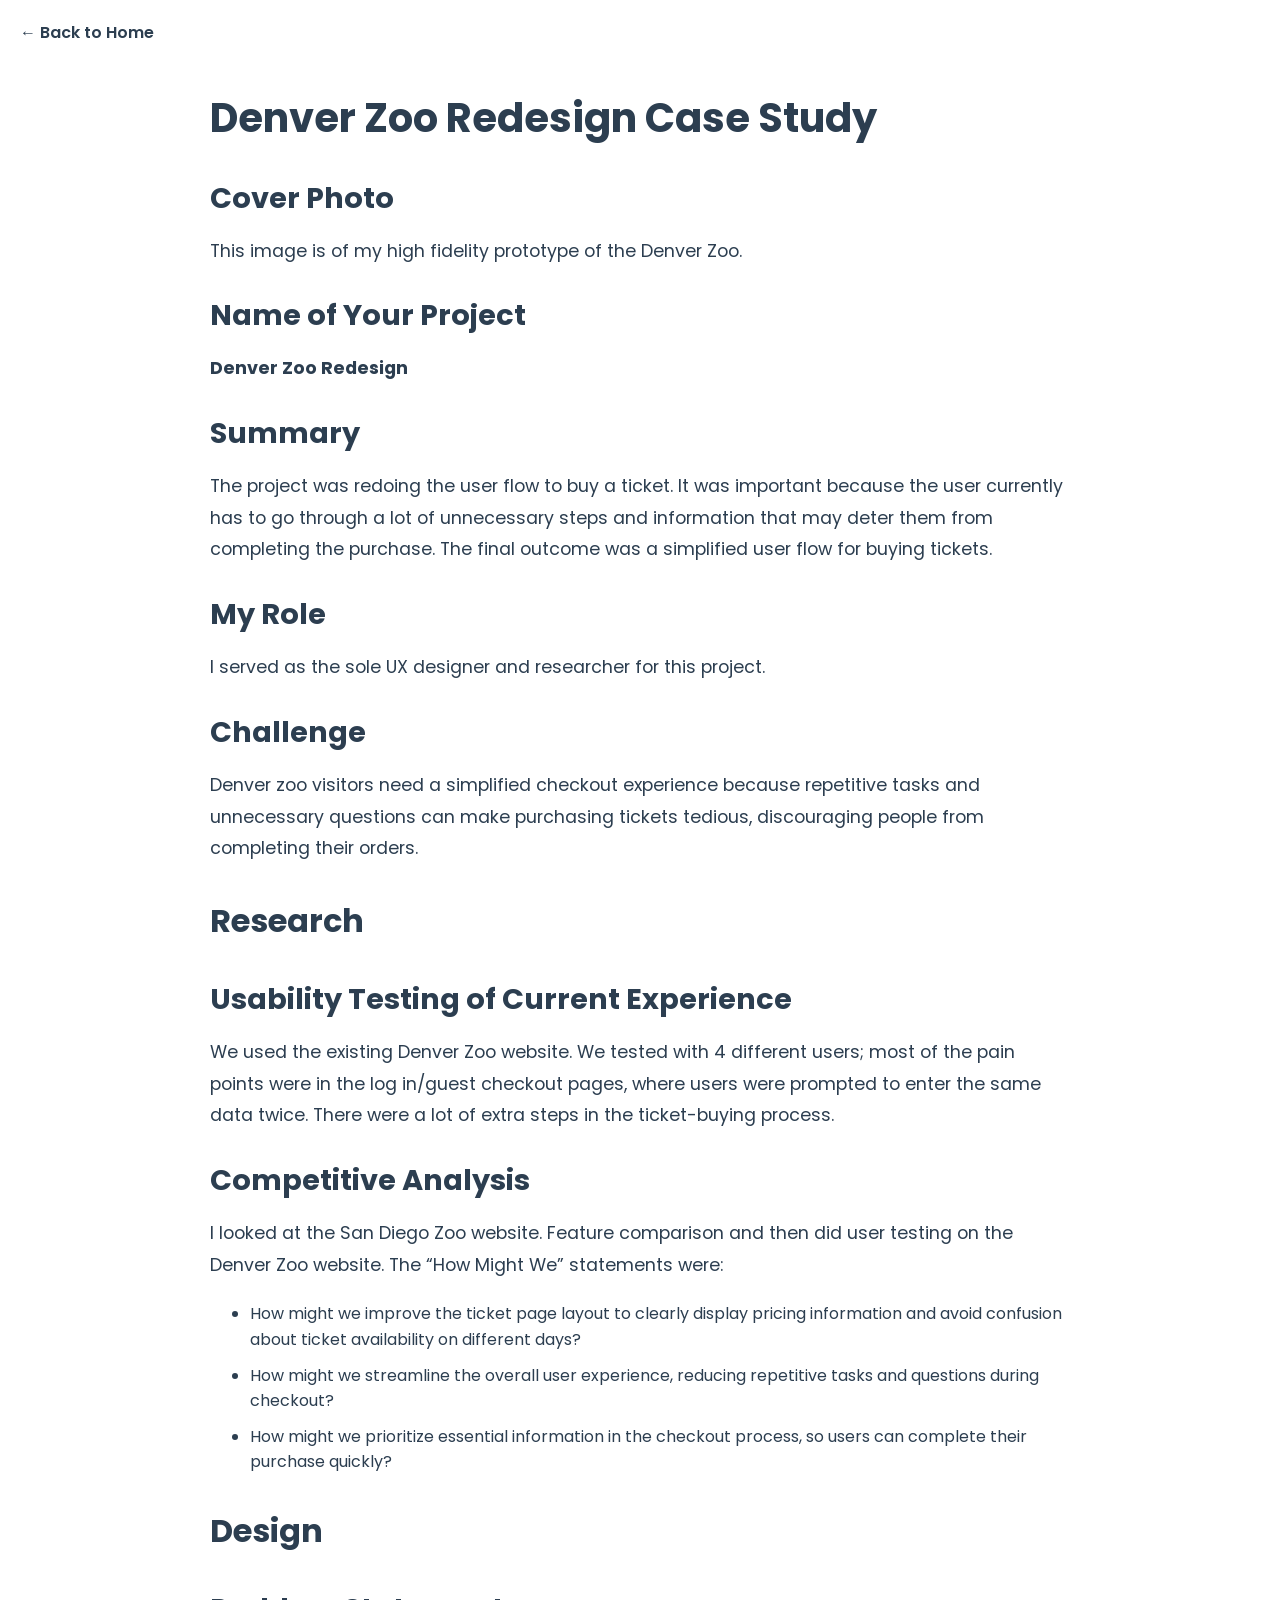
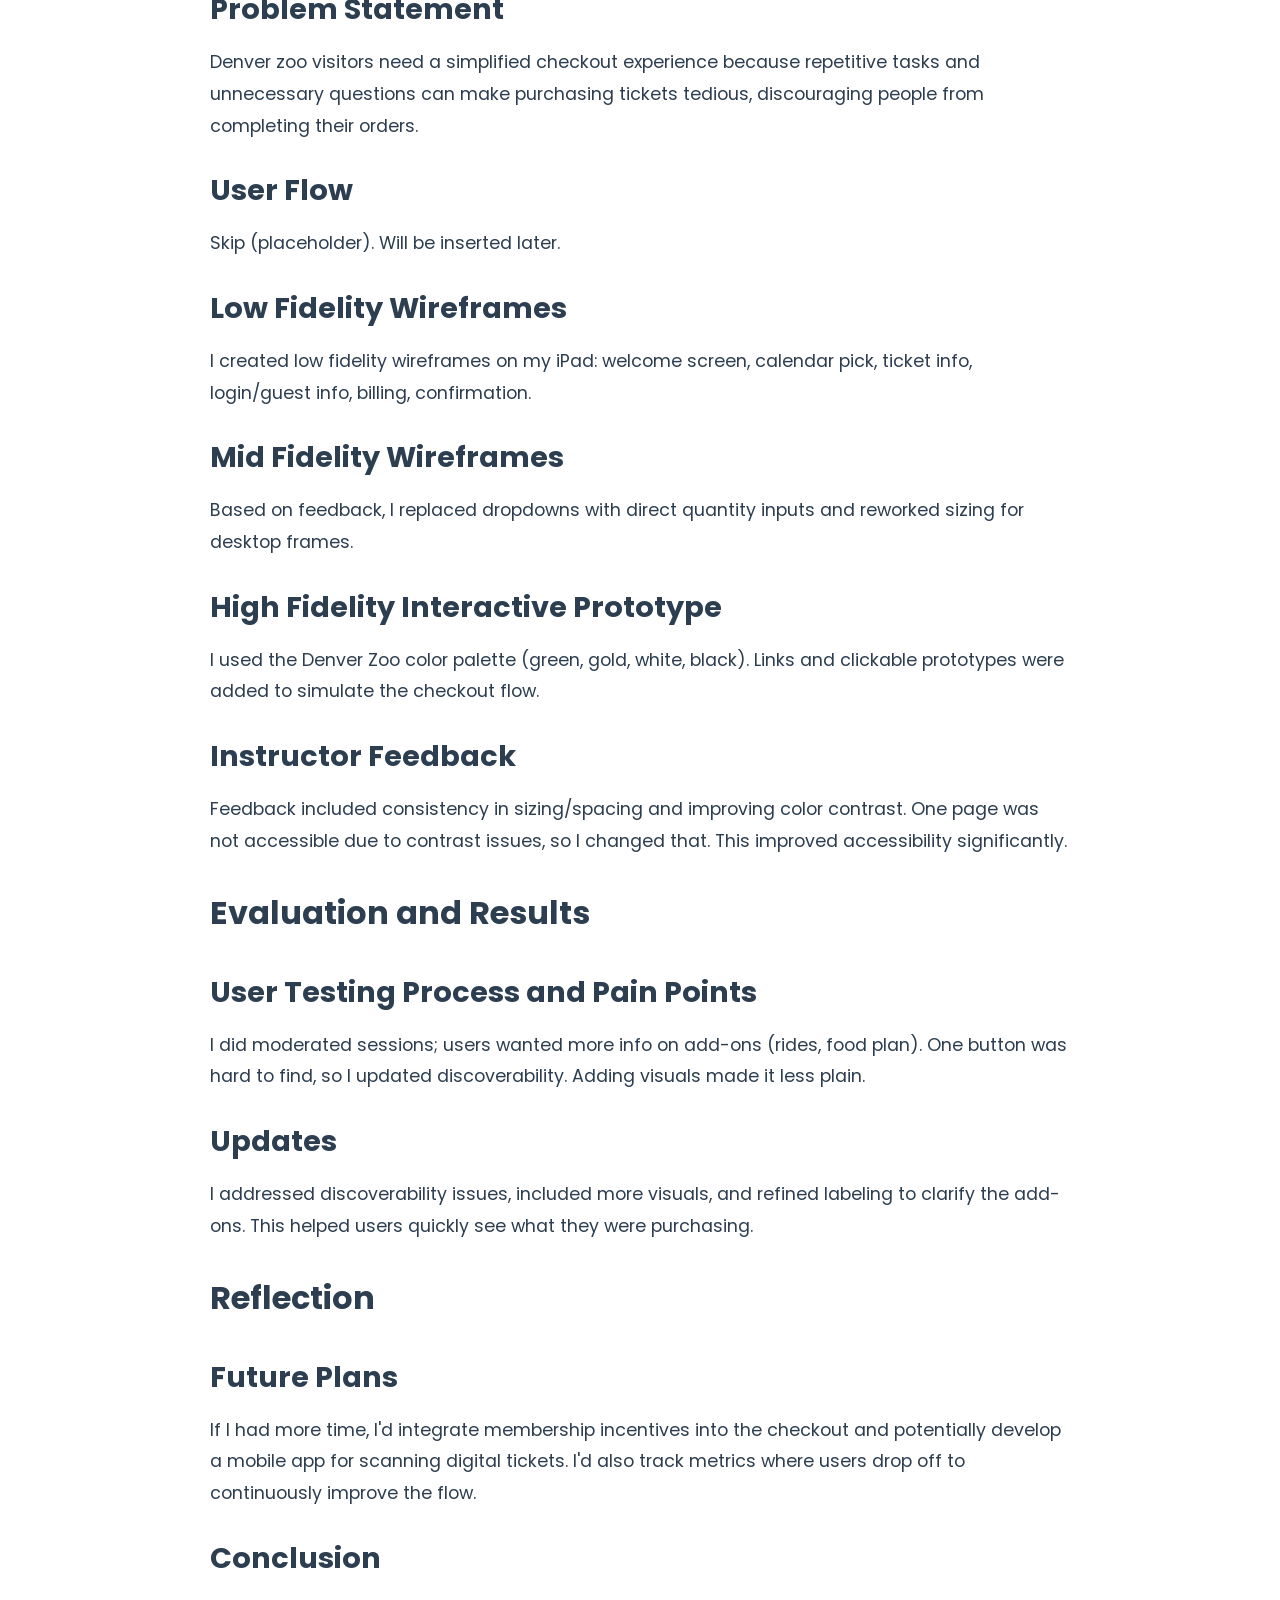
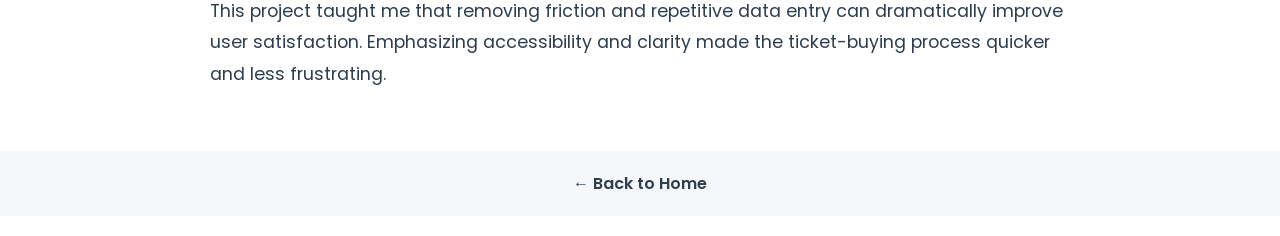
==== denver-zoo-case-study.html @ 04768748 "updated case study page" ====
<!DOCTYPE html>
<html lang="en">
<head>
    <meta charset="UTF-8">
    <meta name="viewport" content="width=device-width, initial-scale=1.0">
    <title>Denver Zoo Case Study</title>
    <link rel="stylesheet" href="style.css">
    <link href="https://fonts.googleapis.com/css2?family=Poppins:wght@400;600&display=swap" rel="stylesheet">
</head>
<body>

    <!-- Optional: Nav or a simple link to go back -->
    <header>
        <nav style="margin: 20px;">
            <a href="index.html" style="text-decoration:none; font-weight:600; color: #2C3E50;">
               &larr; Back to Home
            </a>
        </nav>
    </header>

    <!-- Use the 'case-study-page' class (no inline styles needed) -->
    <main class="case-study-page">
        <h1>Denver Zoo Redesign Case Study</h1>
        
        <!-- COVER PHOTO -->
        <h3>Cover Photo</h3>
        <p>This image is of my high fidelity prototype of the Denver Zoo.</p>
        <!-- Insert or describe your cover image here -->

        <!-- NAME OF PROJECT -->
        <h3>Name of Your Project</h3>
        <p><strong>Denver Zoo Redesign</strong></p>

        <!-- SUMMARY -->
        <h3>Summary</h3>
        <p>The project was redoing the user flow to buy a ticket. It was important because the user currently has to go through a lot of unnecessary steps and information that may deter them from completing the purchase. The final outcome was a simplified user flow for buying tickets.</p>

        <!-- YOUR ROLE -->
        <h3>My Role</h3>
        <p>I served as the sole UX designer and researcher for this project.</p>

        <!-- CHALLENGE -->
        <h3>Challenge</h3>
        <p>Denver zoo visitors need a simplified checkout experience because repetitive tasks and unnecessary questions can make purchasing tickets tedious, discouraging people from completing their orders.</p>

        <!-- RESEARCH -->
        <h2>Research</h2>

        <h3>Usability Testing of Current Experience</h3>
        <p>We used the existing Denver Zoo website. We tested with 4 different users; most of the pain points were in the log in/guest checkout pages, where users were prompted to enter the same data twice. There were a lot of extra steps in the ticket-buying process.</p>
        <!-- Insert images if desired -->

        <h3>Competitive Analysis</h3>
        <p>I looked at the San Diego Zoo website. Feature comparison and then did user testing on the Denver Zoo website. The “How Might We” statements were:</p>
        <ul>
            <li>How might we improve the ticket page layout to clearly display pricing information and avoid confusion about ticket availability on different days?</li>
            <li>How might we streamline the overall user experience, reducing repetitive tasks and questions during checkout?</li>
            <li>How might we prioritize essential information in the checkout process, so users can complete their purchase quickly?</li>
        </ul>
        <!-- Insert competitive analysis image -->

        <!-- DESIGN -->
        <h2>Design</h2>
        
        <h3>Problem Statement</h3>
        <p>Denver zoo visitors need a simplified checkout experience because repetitive tasks and unnecessary questions can make purchasing tickets tedious, discouraging people from completing their orders.</p>

        <h3>User Flow</h3>
        <p>Skip (placeholder). Will be inserted later.</p>
        <!-- Insert user flow diagram if desired -->

        <h3>Low Fidelity Wireframes</h3>
        <p>I created low fidelity wireframes on my iPad: welcome screen, calendar pick, ticket info, login/guest info, billing, confirmation.</p>
        <!-- Insert low fidelity wireframe images -->

        <h3>Mid Fidelity Wireframes</h3>
        <p>Based on feedback, I replaced dropdowns with direct quantity inputs and reworked sizing for desktop frames.</p>
        <!-- Insert mid fidelity wireframe images -->

        <h3>High Fidelity Interactive Prototype</h3>
        <p>I used the Denver Zoo color palette (green, gold, white, black). Links and clickable prototypes were added to simulate the checkout flow.</p>
        <!-- Insert link to prototype and final screens -->

        <h3>Instructor Feedback</h3>
        <p>Feedback included consistency in sizing/spacing and improving color contrast. One page was not accessible due to contrast issues, so I changed that. This improved accessibility significantly.</p>
        <!-- Optional before/after images -->

        <!-- EVALUATION AND RESULTS -->
        <h2>Evaluation and Results</h2>
        <h3>User Testing Process and Pain Points</h3>
        <p>I did moderated sessions; users wanted more info on add-ons (rides, food plan). One button was hard to find, so I updated discoverability. Adding visuals made it less plain.</p>
        <!-- Insert user testing images -->

        <h3>Updates</h3>
        <p>I addressed discoverability issues, included more visuals, and refined labeling to clarify the add-ons. This helped users quickly see what they were purchasing.</p>

        <!-- REFLECTION -->
        <h2>Reflection</h2>
        <h3>Future Plans</h3>
        <p>If I had more time, I'd integrate membership incentives into the checkout and potentially develop a mobile app for scanning digital tickets. I'd also track metrics where users drop off to continuously improve the flow.</p>

        <h3>Conclusion</h3>
        <p>This project taught me that removing friction and repetitive data entry can dramatically improve user satisfaction. Emphasizing accessibility and clarity made the ticket-buying process quicker and less frustrating.</p>
    </main>

    <!-- Optional Footer or link back to main site -->
    <footer style="text-align:center; margin: 20px 0;">
        <a href="index.html" style="text-decoration:none; font-weight:600; color: #2C3E50;">
            &larr; Back to Home
        </a>
    </footer>
</body>
</html>
---- style.css ----
/* Reset default styles */
* {
    margin: 0;
    padding: 0;
    box-sizing: border-box;
}

body {
    font-family: 'Poppins', sans-serif;
    line-height: 1.6;
    background-color: #FFFFFF; /* Clean white background */
    color: #2C3E50; /* Dark slate grey text for contrast */
    scroll-behavior: smooth; /* Smooth scrolling between sections */
}

/* Full-Screen Hero Section */
.hero {
    position: relative;
    height: 100vh; /* Full viewport height */
    background-image: url('background-image.jpg'); /* Optional background image */
    background-size: cover;
    background-position: center;
    display: flex;
    justify-content: center;
    align-items: center;
    color: #FFFFFF; /* White text for dramatic contrast */
}

.overlay {
    position: absolute;
    top: 0;
    left: 0;
    width: 100%;
    height: 100%;
    background: rgba(0, 0, 0, 0.5); /* Optional dark overlay for more contrast */
}

.hero-content {
    position: relative;
    text-align: center;
    z-index: 2;
    animation: fadeIn 2s ease; /* Smooth fade-in for dramatic effect */
}

.profile-pic {
    width: 200px;
    height: 200px;
    border-radius: 50%;
    border: 5px solid #FFFFFF; /* Clean white border */
    object-fit: cover;
    margin-bottom: 20px;
    animation: slideUp 1.5s ease; /* Slight sliding-up animation */
}

.about-me h1 {
    font-size: 3em;
    font-weight: 600;
    margin-bottom: 10px;
    color: #FFFFFF;
}

.about-me p {
    font-size: 1.2em;
    max-width: 600px;
    margin: 0 auto;
    color: #E0E0E0;
    line-height: 1.6;
}

/* Smooth Fade-In Animation */
@keyframes fadeIn {
    from {
        opacity: 0;
    }
    to {
        opacity: 1;
    }
}

/* Subtle Slide-Up Animation */
@keyframes slideUp {
    from {
        transform: translateY(50px);
        opacity: 0;
    }
    to {
        transform: translateY(0);
        opacity: 1;
    }
}

/* -----------------------------
   CASE STUDY PAGE STYLING (Option B)
   Renamed from .Case.Studies to .case-study-page
------------------------------ */

.case-study-page {
    max-width: 900px;
    margin: 0 auto;
    padding: 20px;
    background-color: #ffffff;
    color: #2C3E50;
    line-height: 1.6;
}

.case-study-page h1 {
    font-size: 2.5em;
    margin-bottom: 20px;
    color: #2C3E50;
}

.case-study-page h2 {
    font-size: 2em;
    margin: 30px 0;
    color: #2C3E50;
}

.case-study-page h3 {
    font-size: 1.8em;
    margin: 25px 0 15px;
    color: #2C3E50;
}

.case-study-page p {
    font-size: 1.1em;
    margin-bottom: 20px;
    color: #2C3E50;
    line-height: 1.8;
}

.case-study-page ul {
    list-style-type: disc;
    padding-left: 40px;
    margin-bottom: 20px;
}

.case-study-page li {
    margin-bottom: 10px;
}

.case-study-page img {
    max-width: 100%;
    height: auto;
    margin-bottom: 20px;
    border: 2px solid #E0E0E0;
    border-radius: 4px;
}

.case-study-section {
    margin-bottom: 40px;
    border-bottom: 1px solid #E0E0E0;
    padding-bottom: 20px;
}

/* Projects Section Styling */
.projects {
    margin-top: 60px;
}

.projects h2 {
    text-align: center;
    font-size: 2.5em;
    margin: 40px 0;
    color: #2C3E50; /* Dark grey */
}

/* Full-Page Project Sections */
.project-section {
    height: 100vh; /* Each project occupies full viewport height */
    display: flex;
    justify-content: center;
    align-items: center;
    background-color: #F5F7FA; /* Light grey background */
    border-bottom: 2px solid #E0E0E0; /* Subtle divider between sections */
    opacity: 1; /* Make the project sections visible by default */
    transform: translateY(0); /* No initial offset */
    transition: opacity 1s ease, transform 1s ease; /* Subtle fade-in effect */
}

.project-content {
    text-align: center;
    max-width: 800px;
    margin: 0 20px;
}

.project-section h3 {
    font-size: 2em;
    color: #2C3E50;
    margin-bottom: 20px;
}

.project-section p {
    font-size: 1.2em;
    color: #7F8C8D; /* Lighter grey for project descriptions */
    margin-bottom: 30px;
}

.project-section a {
    color: #6C7A89; /* Muted blue for links */
    text-decoration: none;
    border-bottom: 1px solid #6C7A89;
    transition: color 0.3s ease, border-color 0.3s ease;
}

.project-section a:hover {
    color: #E74C3C; /* Soft red for hover state */
    border-bottom-color: #E74C3C;
}

/* Footer Section */
footer {
    padding: 20px 0;
    background-color: #F5F7FA; /* Light grey background */
    color: #2C3E50;
    text-align: center;
}

footer a {
    color: #6C7A89;
    text-decoration: none;
    margin: 0 10px;
    transition: color 0.3s ease;
}

footer a:hover {
    color: #E74C3C;
}

/* Responsive Design for Smaller Screens */
@media only screen and (max-width: 768px) {
    .profile-pic {
        width: 150px;
        height: 150px;
    }

    .about-me h1 {
        font-size: 2.5em;
    }

    .about-me p {
        font-size: 1em;
    }

    .projects {
        padding: 20px;
    }

    .project-section {
        height: auto; /* Let projects wrap naturally on smaller screens */
        padding: 40px 0;
    }

    .project-content {
        margin: 0 10px;
    }
}

/* Specific image sizing overrides */
#project-1 img {
    width: 600px; /* Adjust the width as needed */
    height: auto; /* Maintains aspect ratio */
}

#project-3 img {
    height: 450px; /* Adjust the height as needed */
    width: auto; /* Maintains aspect ratio */
}

.case-study-link {
    text-align: center;
    margin: 40px 0;
}

.case-study-btn {
    display: inline-block;
    background-color: #2C3E50;
    color: #FFFFFF;
    padding: 10px 20px;
    border-radius: 5px;
    text-decoration: none;
    font-weight: 600;
    transition: background-color 0.3s ease;
}

.case-study-btn:hover {
    background-color: #E74C3C;
}
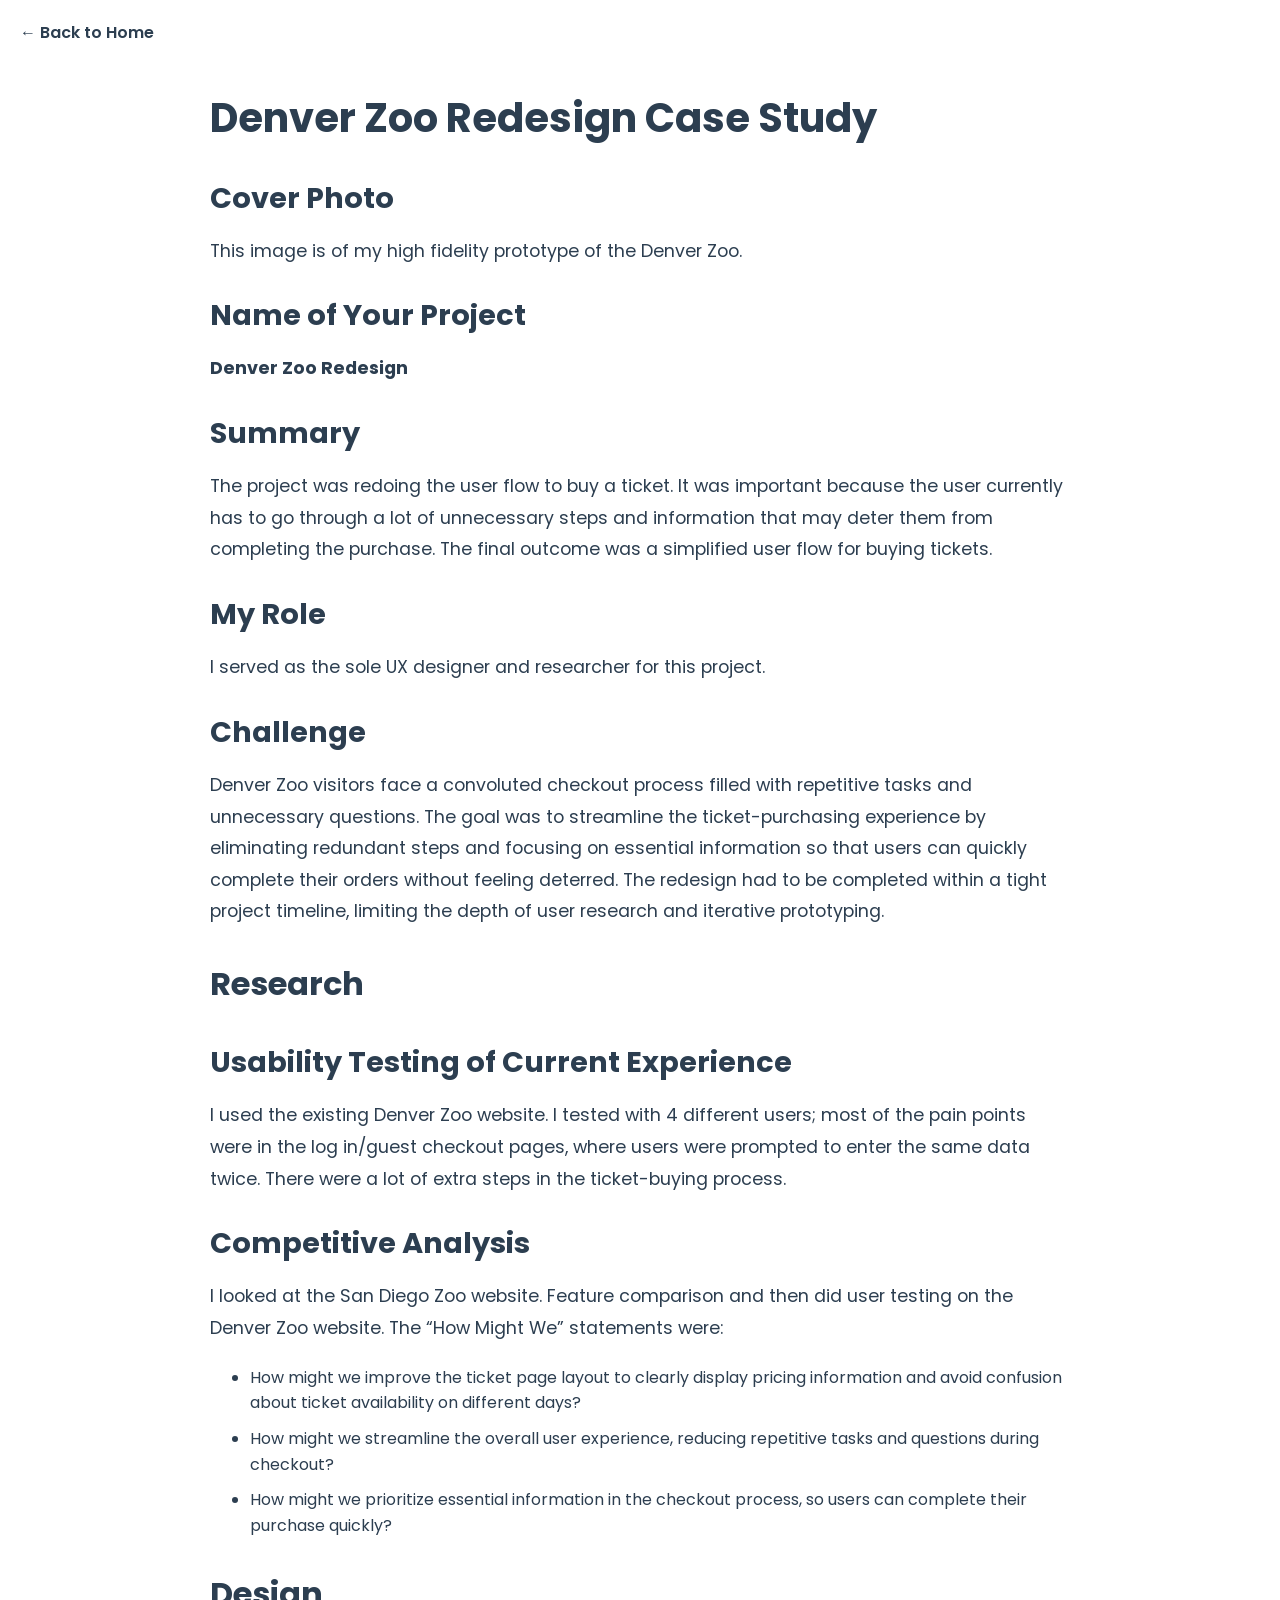
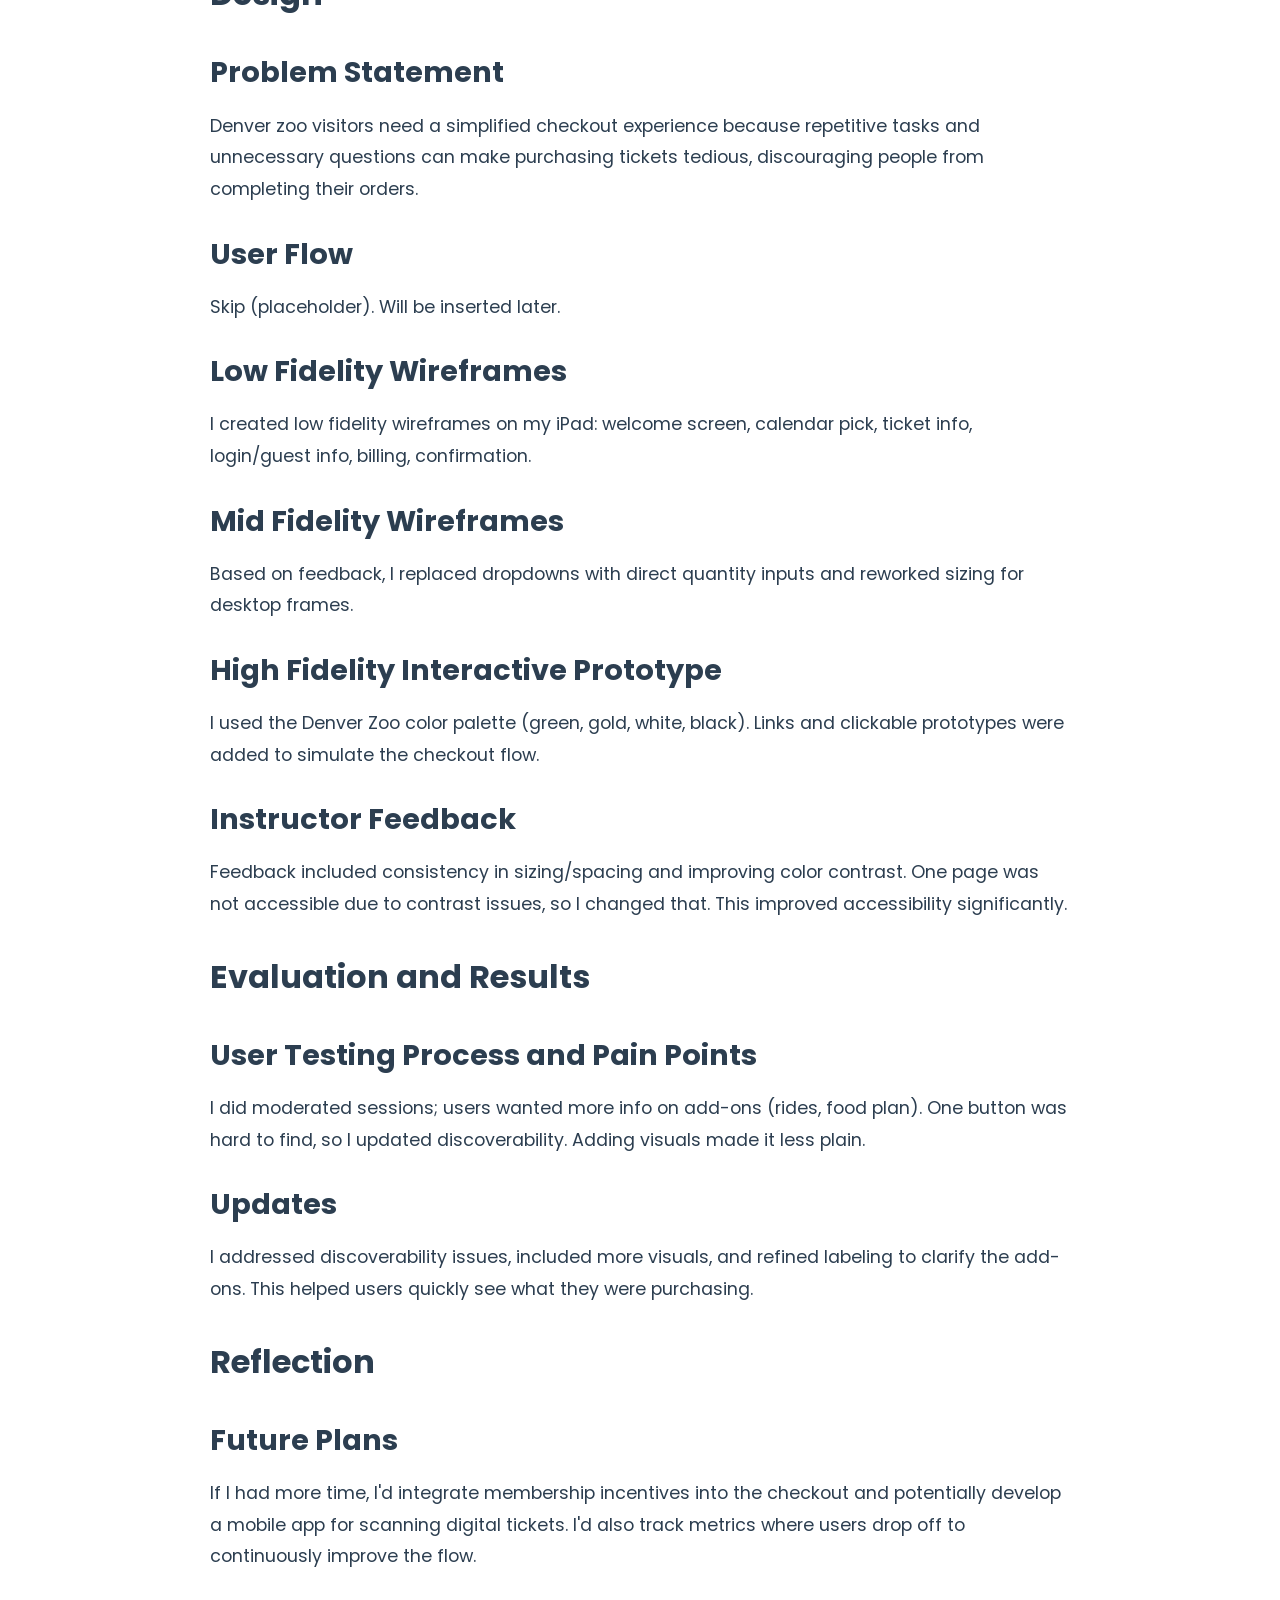
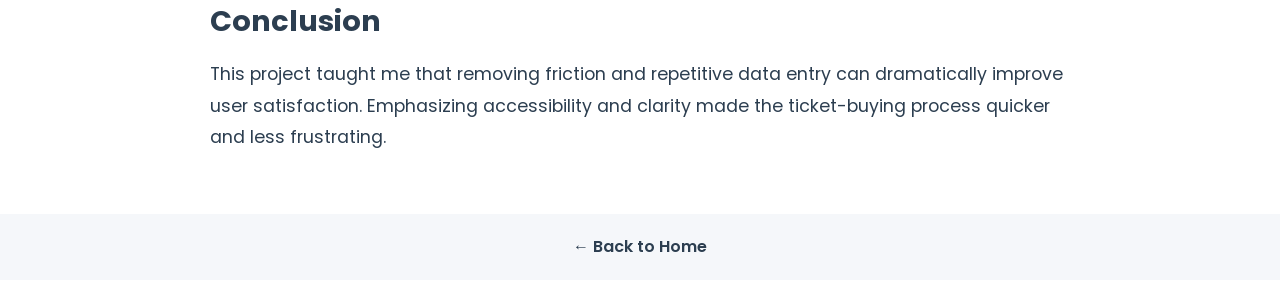
==== commit 48c33f45: "updated some sections" ====
--- a/denver-zoo-case-study.html
+++ b/denver-zoo-case-study.html
@@ -41,13 +41,13 @@
 
         <!-- CHALLENGE -->
         <h3>Challenge</h3>
-        <p>Denver zoo visitors need a simplified checkout experience because repetitive tasks and unnecessary questions can make purchasing tickets tedious, discouraging people from completing their orders.</p>
+        <p>Denver Zoo visitors face a convoluted checkout process filled with repetitive tasks and unnecessary questions. The goal was to streamline the ticket-purchasing experience by eliminating redundant steps and focusing on essential information so that users can quickly complete their orders without feeling deterred. The redesign had to be completed within a tight project timeline, limiting the depth of user research and iterative prototyping.</p>
 
         <!-- RESEARCH -->
         <h2>Research</h2>
 
         <h3>Usability Testing of Current Experience</h3>
-        <p>We used the existing Denver Zoo website. We tested with 4 different users; most of the pain points were in the log in/guest checkout pages, where users were prompted to enter the same data twice. There were a lot of extra steps in the ticket-buying process.</p>
+        <p>I used the existing Denver Zoo website. I tested with 4 different users; most of the pain points were in the log in/guest checkout pages, where users were prompted to enter the same data twice. There were a lot of extra steps in the ticket-buying process.</p>
         <!-- Insert images if desired -->
 
         <h3>Competitive Analysis</h3>
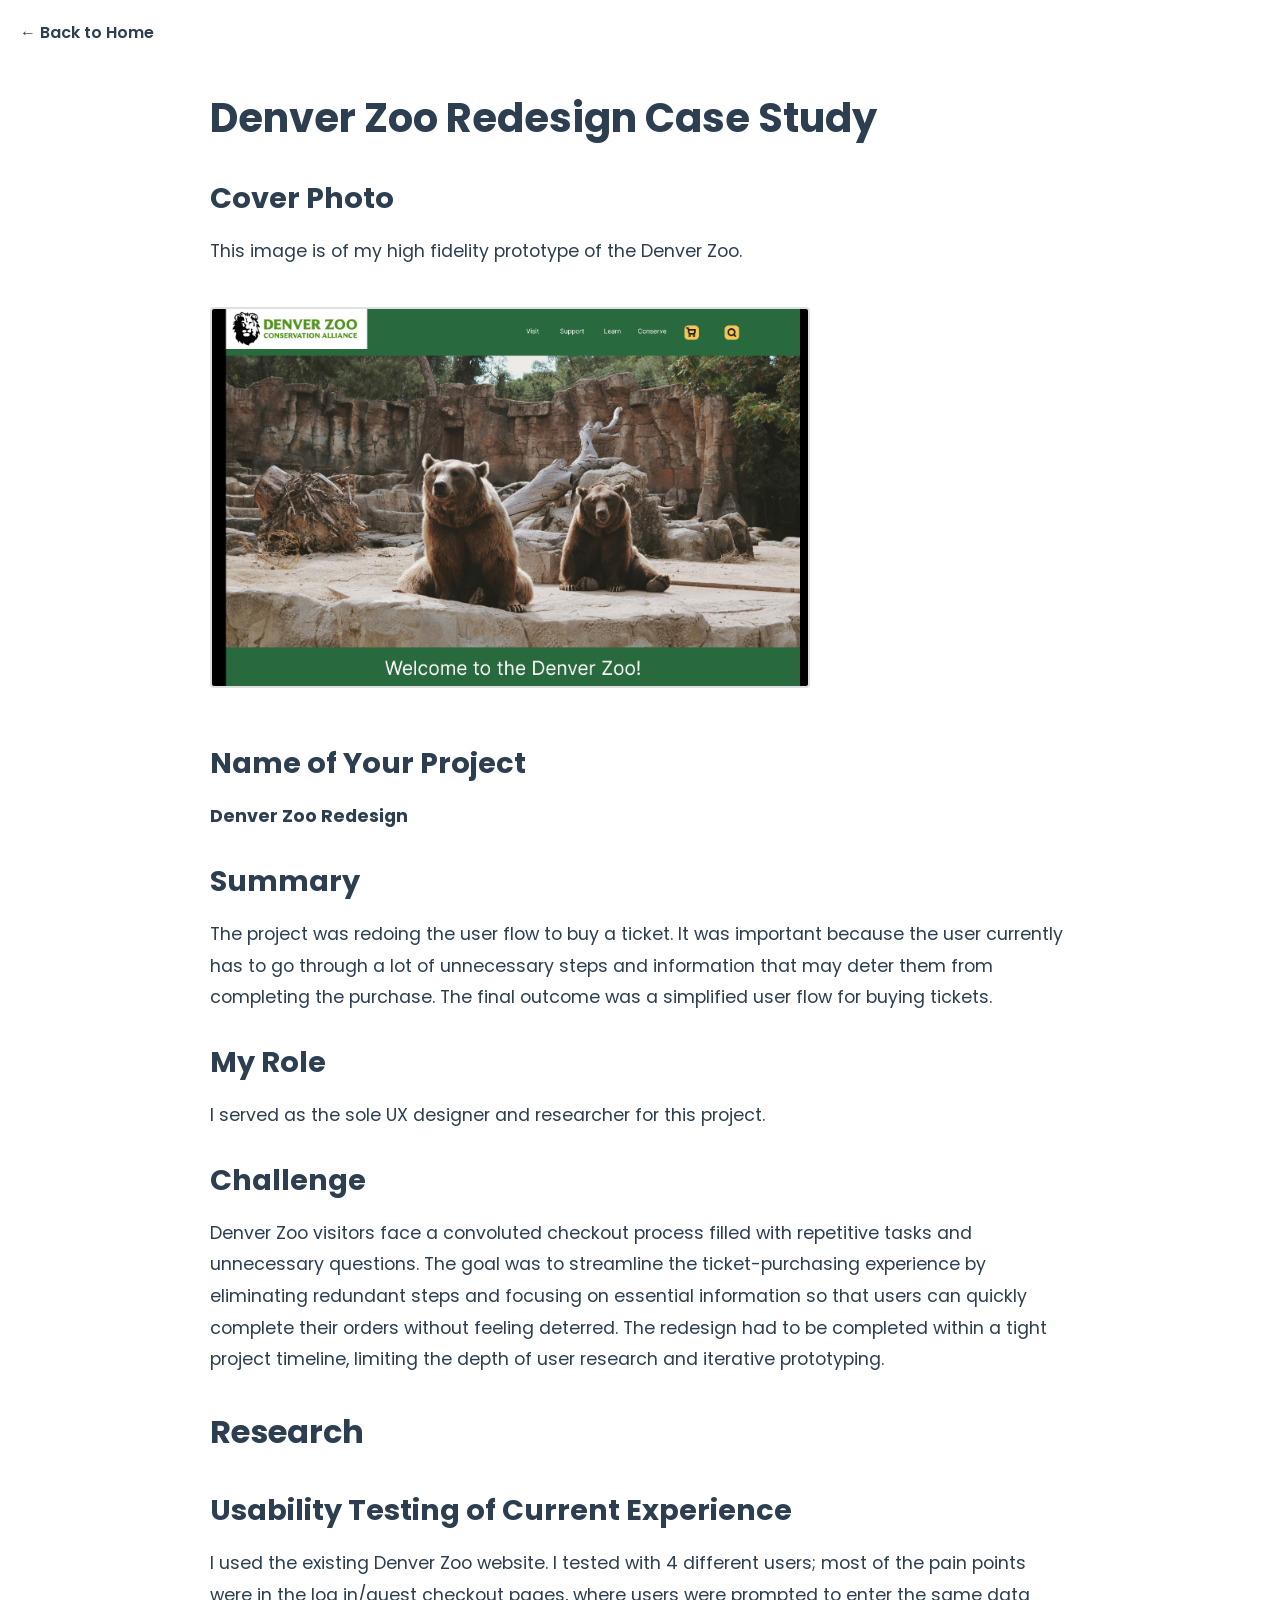
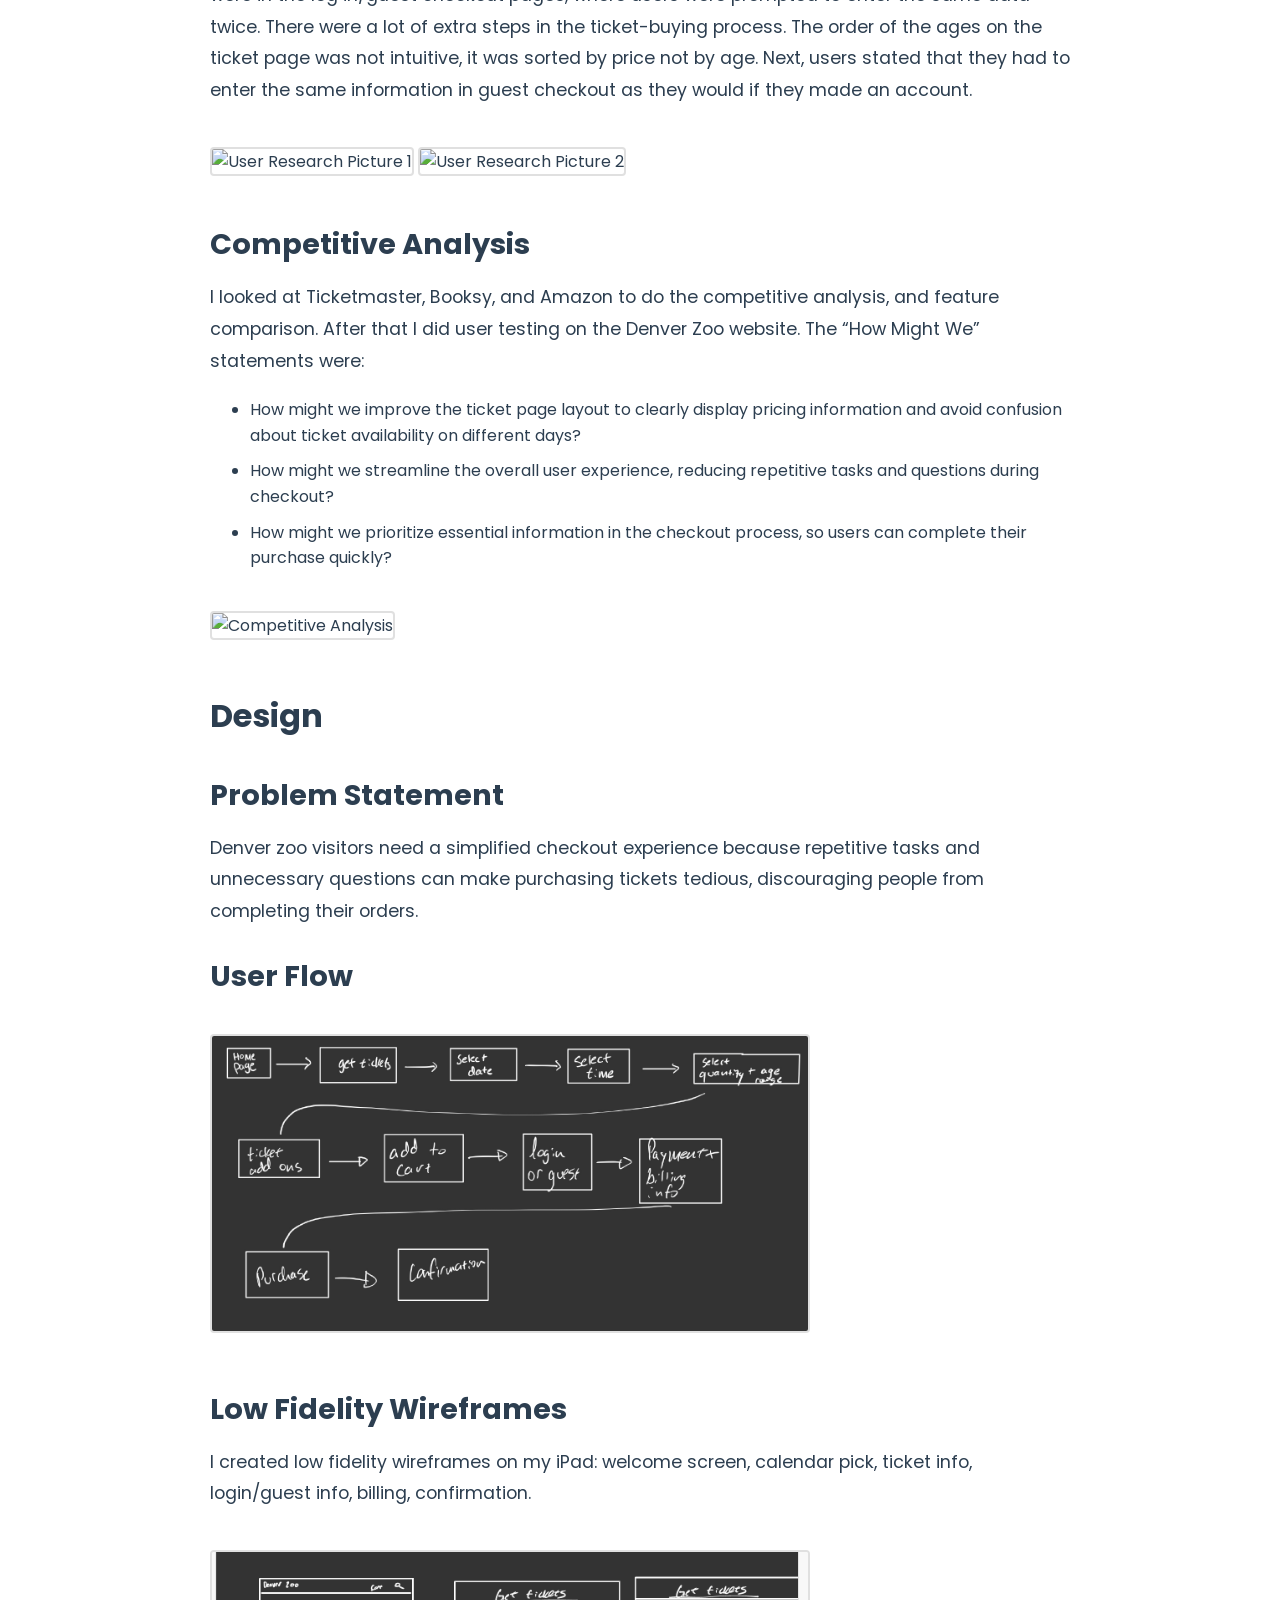
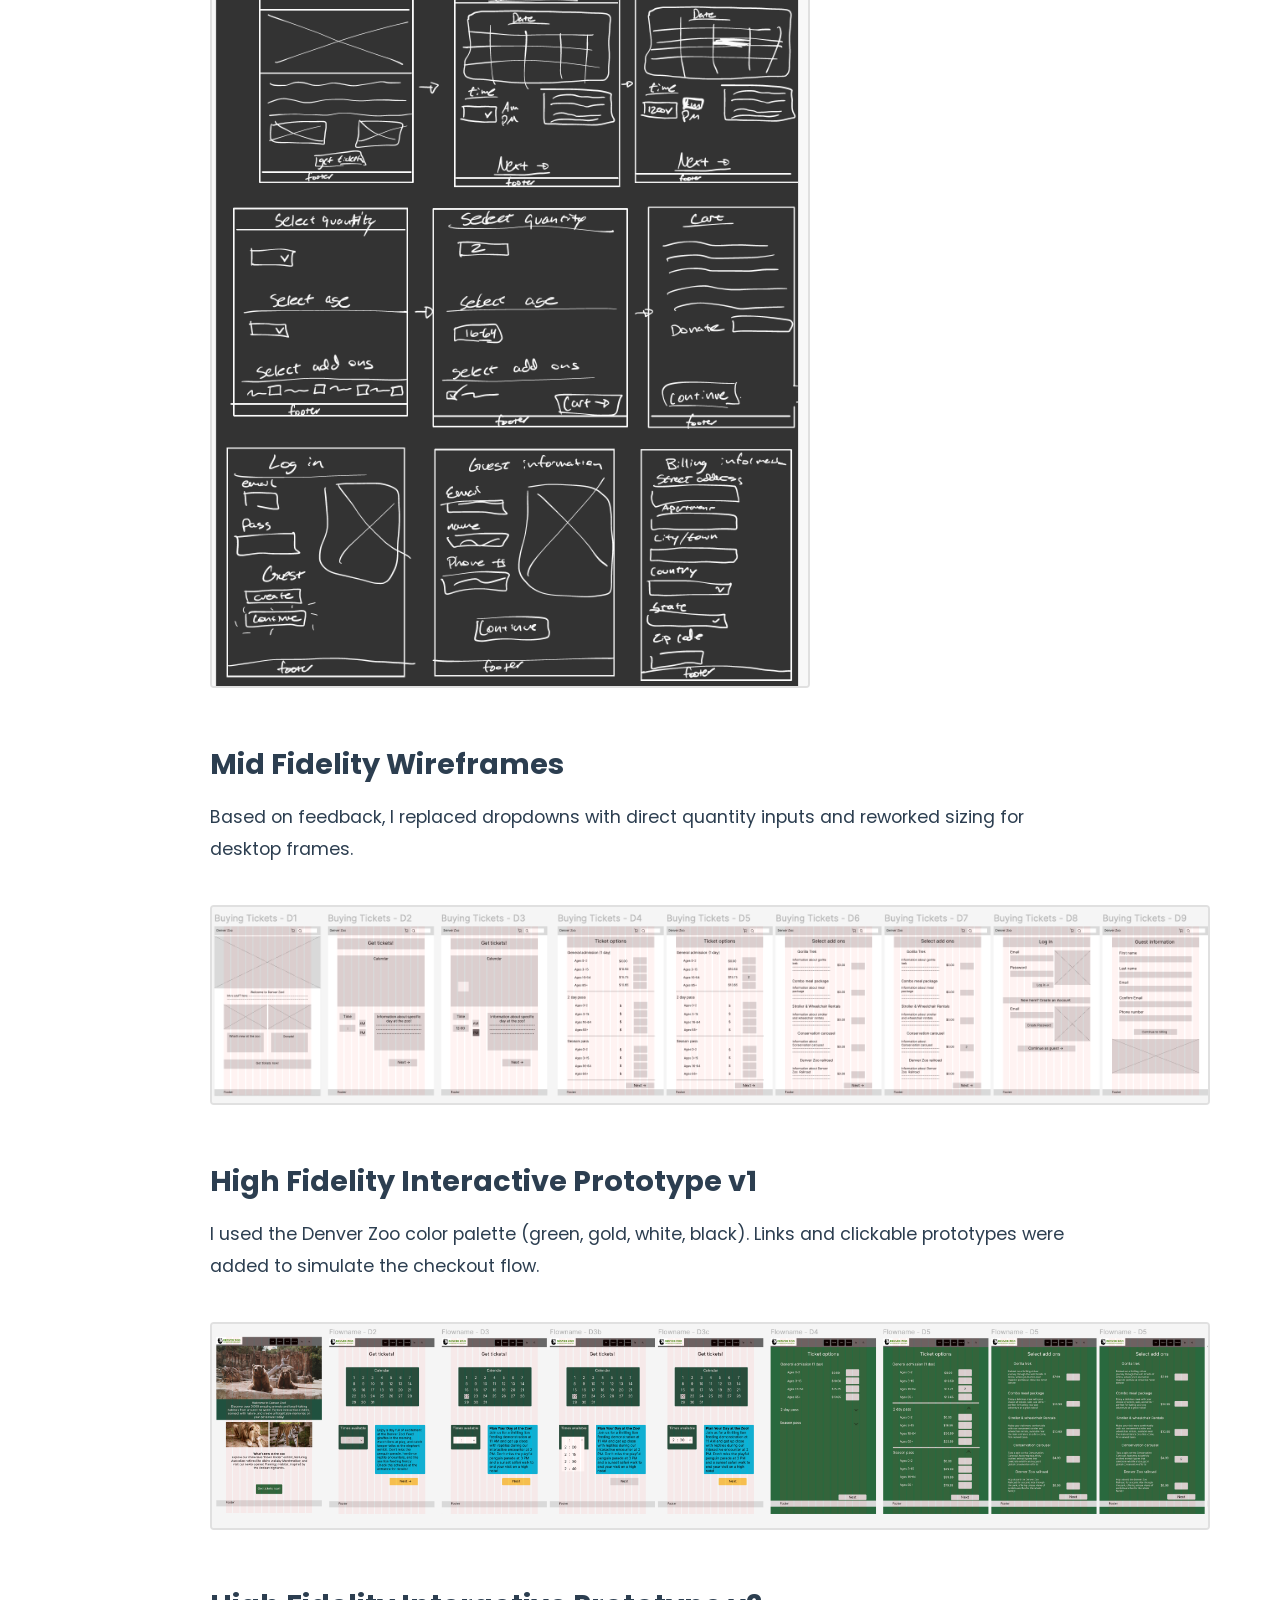
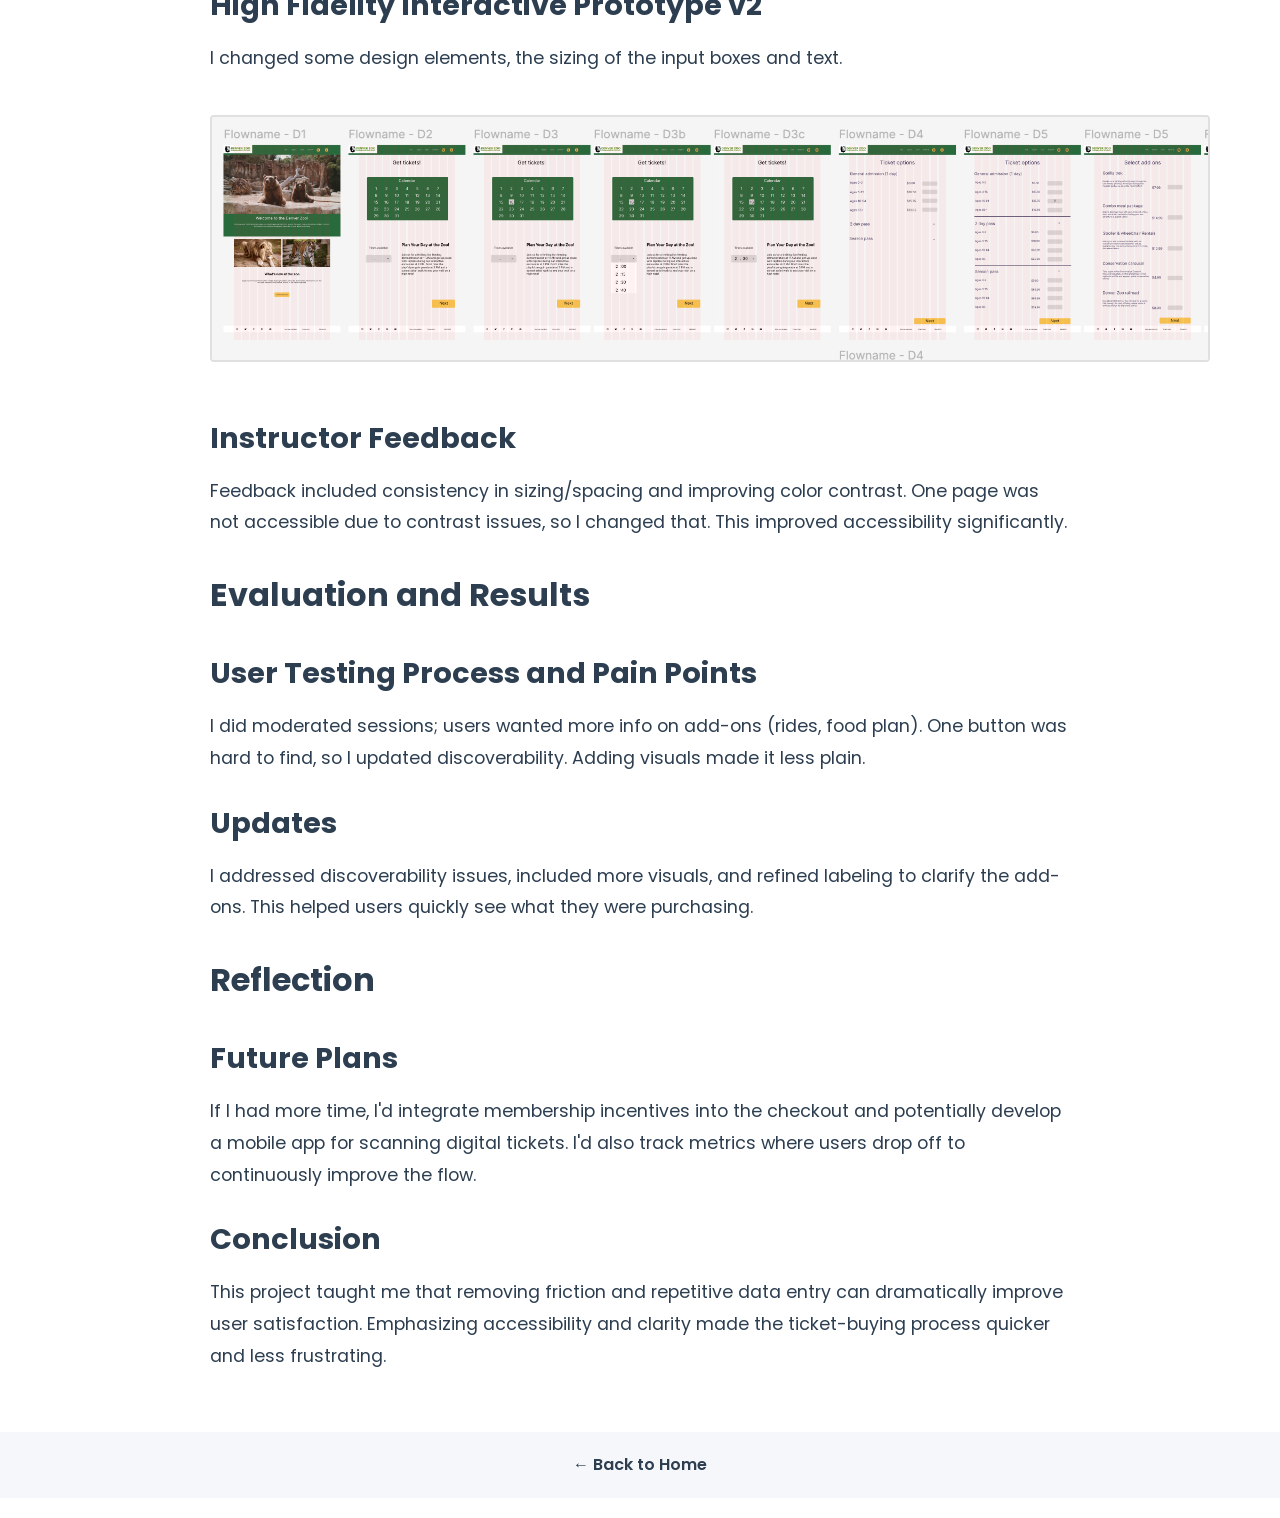
==== commit 7c6c9aaa: "added images:" ====
--- a/denver-zoo-case-study.html
+++ b/denver-zoo-case-study.html
@@ -23,10 +23,11 @@
         <h1>Denver Zoo Redesign Case Study</h1>
         
         <!-- COVER PHOTO -->
+        <!-- Line 28: Insert HomePage.png -->
         <h3>Cover Photo</h3>
         <p>This image is of my high fidelity prototype of the Denver Zoo.</p>
-        <!-- Insert or describe your cover image here -->
-
+        <img src="images/HomePage.png" alt="Denver Zoo Home Page" style="width:100%; max-width:600px; margin: 20px 0;">
+        
         <!-- NAME OF PROJECT -->
         <h3>Name of Your Project</h3>
         <p><strong>Denver Zoo Redesign</strong></p>
@@ -46,18 +47,21 @@
         <!-- RESEARCH -->
         <h2>Research</h2>
 
+        <!-- Line 51: Insert Researchpic.png and Researchpic2.png -->
         <h3>Usability Testing of Current Experience</h3>
-        <p>I used the existing Denver Zoo website. I tested with 4 different users; most of the pain points were in the log in/guest checkout pages, where users were prompted to enter the same data twice. There were a lot of extra steps in the ticket-buying process.</p>
-        <!-- Insert images if desired -->
+        <p>I used the existing Denver Zoo website. I tested with 4 different users; most of the pain points were in the log in/guest checkout pages, where users were prompted to enter the same data twice. There were a lot of extra steps in the ticket-buying process. The order of the ages on the ticket page was not intuitive, it was sorted by price not by age. Next, users stated that they had to enter the same information in guest checkout as they would if they made an account.</p>
+        <img src="images/Researchpic.png" alt="User Research Picture 1" style="width:100%; max-width:600px; margin: 20px 0;">
+        <img src="images/Researchpic2.png" alt="User Research Picture 2" style="width:100%; max-width:600px; margin: 20px 0;">
 
+        <!-- Line 60: Insert Companalysis.png -->
         <h3>Competitive Analysis</h3>
-        <p>I looked at the San Diego Zoo website. Feature comparison and then did user testing on the Denver Zoo website. The “How Might We” statements were:</p>
+        <p>I looked at Ticketmaster, Booksy, and Amazon to do the competitive analysis, and feature comparison. After that I did user testing on the Denver Zoo website. The “How Might We” statements were:</p>
         <ul>
             <li>How might we improve the ticket page layout to clearly display pricing information and avoid confusion about ticket availability on different days?</li>
             <li>How might we streamline the overall user experience, reducing repetitive tasks and questions during checkout?</li>
             <li>How might we prioritize essential information in the checkout process, so users can complete their purchase quickly?</li>
         </ul>
-        <!-- Insert competitive analysis image -->
+        <img src="images/Companalysis.png" alt="Competitive Analysis" style="width:100%; max-width:600px; margin: 20px 0;">
 
         <!-- DESIGN -->
         <h2>Design</h2>
@@ -66,30 +70,31 @@
         <p>Denver zoo visitors need a simplified checkout experience because repetitive tasks and unnecessary questions can make purchasing tickets tedious, discouraging people from completing their orders.</p>
 
         <h3>User Flow</h3>
-        <p>Skip (placeholder). Will be inserted later.</p>
-        <!-- Insert user flow diagram if desired -->
+        <img src="images/TaskFlow.png" alt="Task Flow Diagram" style="width:100%; max-width:600px; margin: 20px 0;">
 
         <h3>Low Fidelity Wireframes</h3>
         <p>I created low fidelity wireframes on my iPad: welcome screen, calendar pick, ticket info, login/guest info, billing, confirmation.</p>
-        <!-- Insert low fidelity wireframe images -->
+        <img src="images/LowFidelity.png" alt="Low Fidelity Wireframes" style="width:100%; max-width:600px; margin: 20px 0;">
 
         <h3>Mid Fidelity Wireframes</h3>
         <p>Based on feedback, I replaced dropdowns with direct quantity inputs and reworked sizing for desktop frames.</p>
-        <!-- Insert mid fidelity wireframe images -->
+        <img src="images/MidFidelity.png" alt="Mid Fidelity Wireframes" style="width:120%; max-width:1000px; margin: 20px 0;">
 
-        <h3>High Fidelity Interactive Prototype</h3>
+        <h3>High Fidelity Interactive Prototype v1</h3>
         <p>I used the Denver Zoo color palette (green, gold, white, black). Links and clickable prototypes were added to simulate the checkout flow.</p>
-        <!-- Insert link to prototype and final screens -->
+        <img src="images/HighFidelity.png" alt="High Fidelity Prototype" style="width:120%; max-width:1000px; margin: 20px 0;">
+
+        <h3>High Fidelity Interactive Prototype v2</h3>
+        <p>I changed some design elements, the sizing of the input boxes and text.</p>
+        <img src="images/HighFidelityv2.png" alt="High Fidelity Prototype" style="width:120%; max-width:1000px; margin: 20px 0;">
 
         <h3>Instructor Feedback</h3>
         <p>Feedback included consistency in sizing/spacing and improving color contrast. One page was not accessible due to contrast issues, so I changed that. This improved accessibility significantly.</p>
-        <!-- Optional before/after images -->
 
         <!-- EVALUATION AND RESULTS -->
         <h2>Evaluation and Results</h2>
         <h3>User Testing Process and Pain Points</h3>
         <p>I did moderated sessions; users wanted more info on add-ons (rides, food plan). One button was hard to find, so I updated discoverability. Adding visuals made it less plain.</p>
-        <!-- Insert user testing images -->
 
         <h3>Updates</h3>
         <p>I addressed discoverability issues, included more visuals, and refined labeling to clarify the add-ons. This helped users quickly see what they were purchasing.</p>
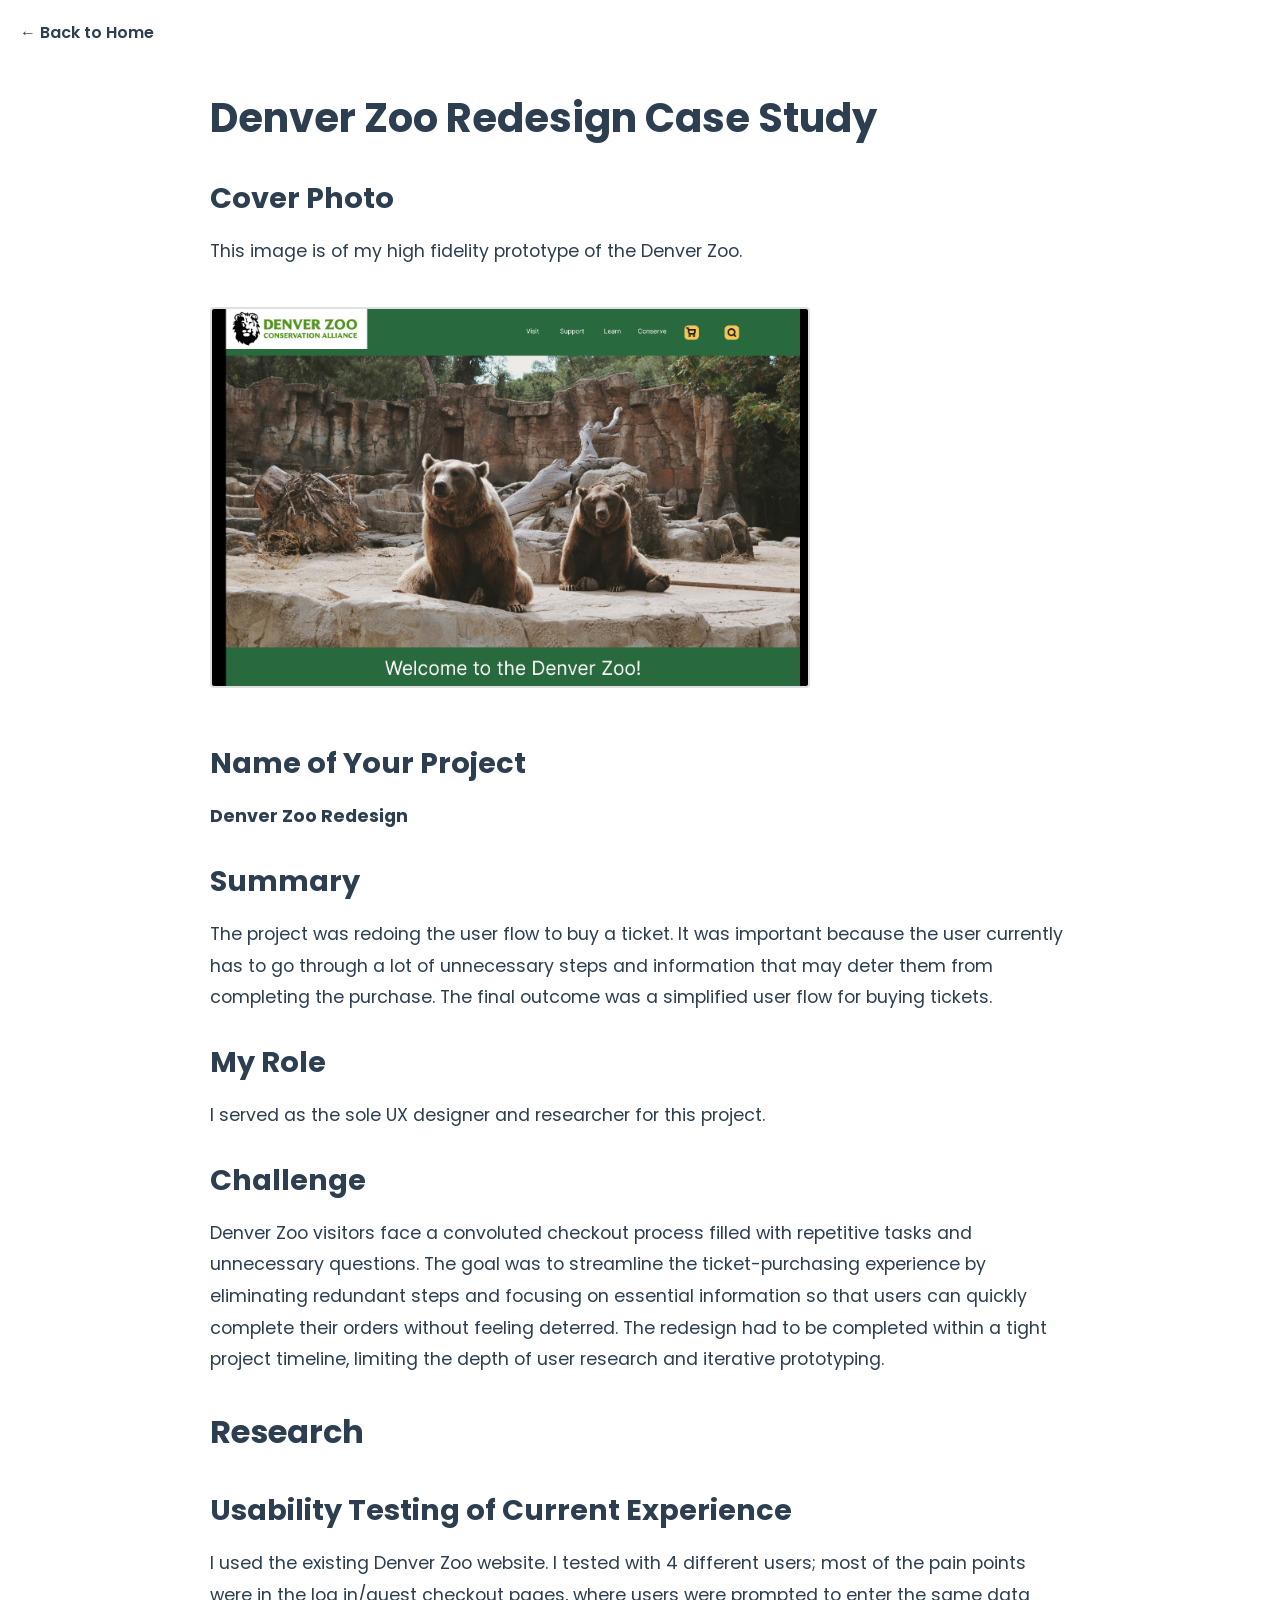
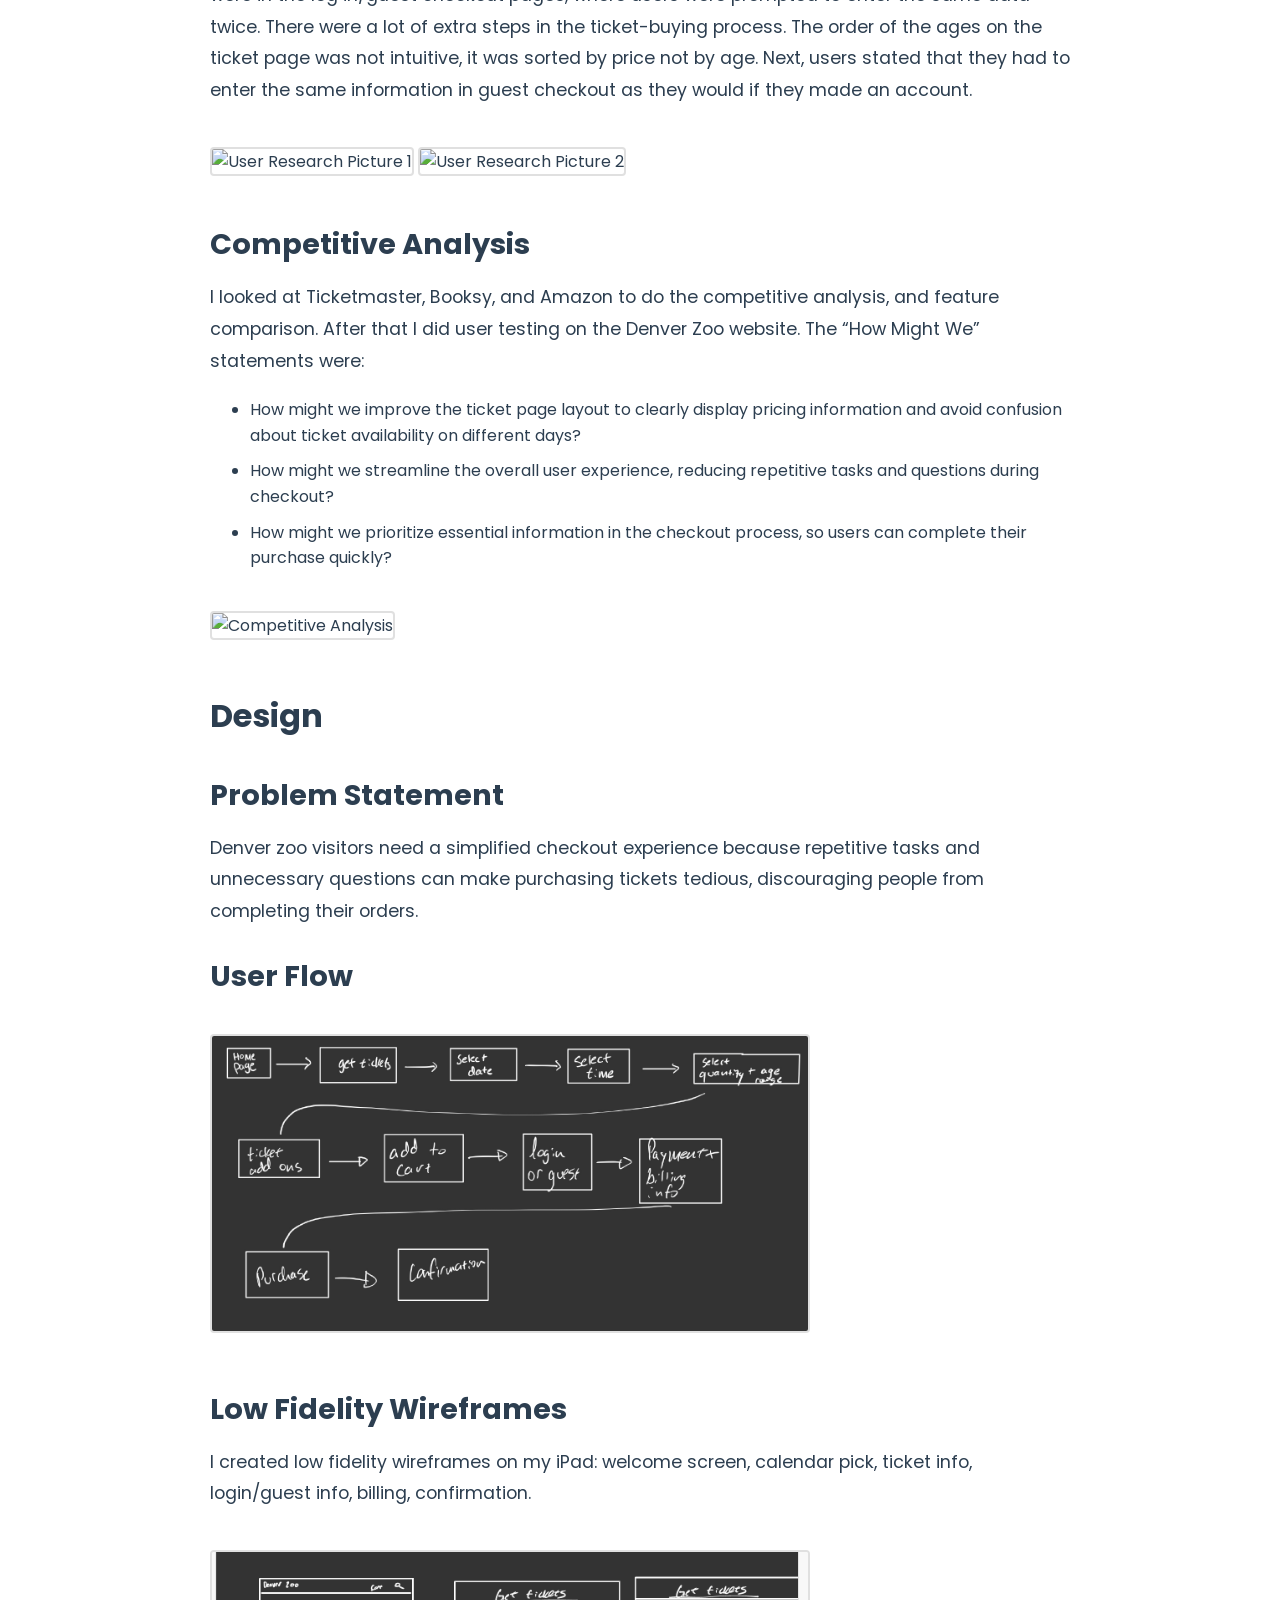
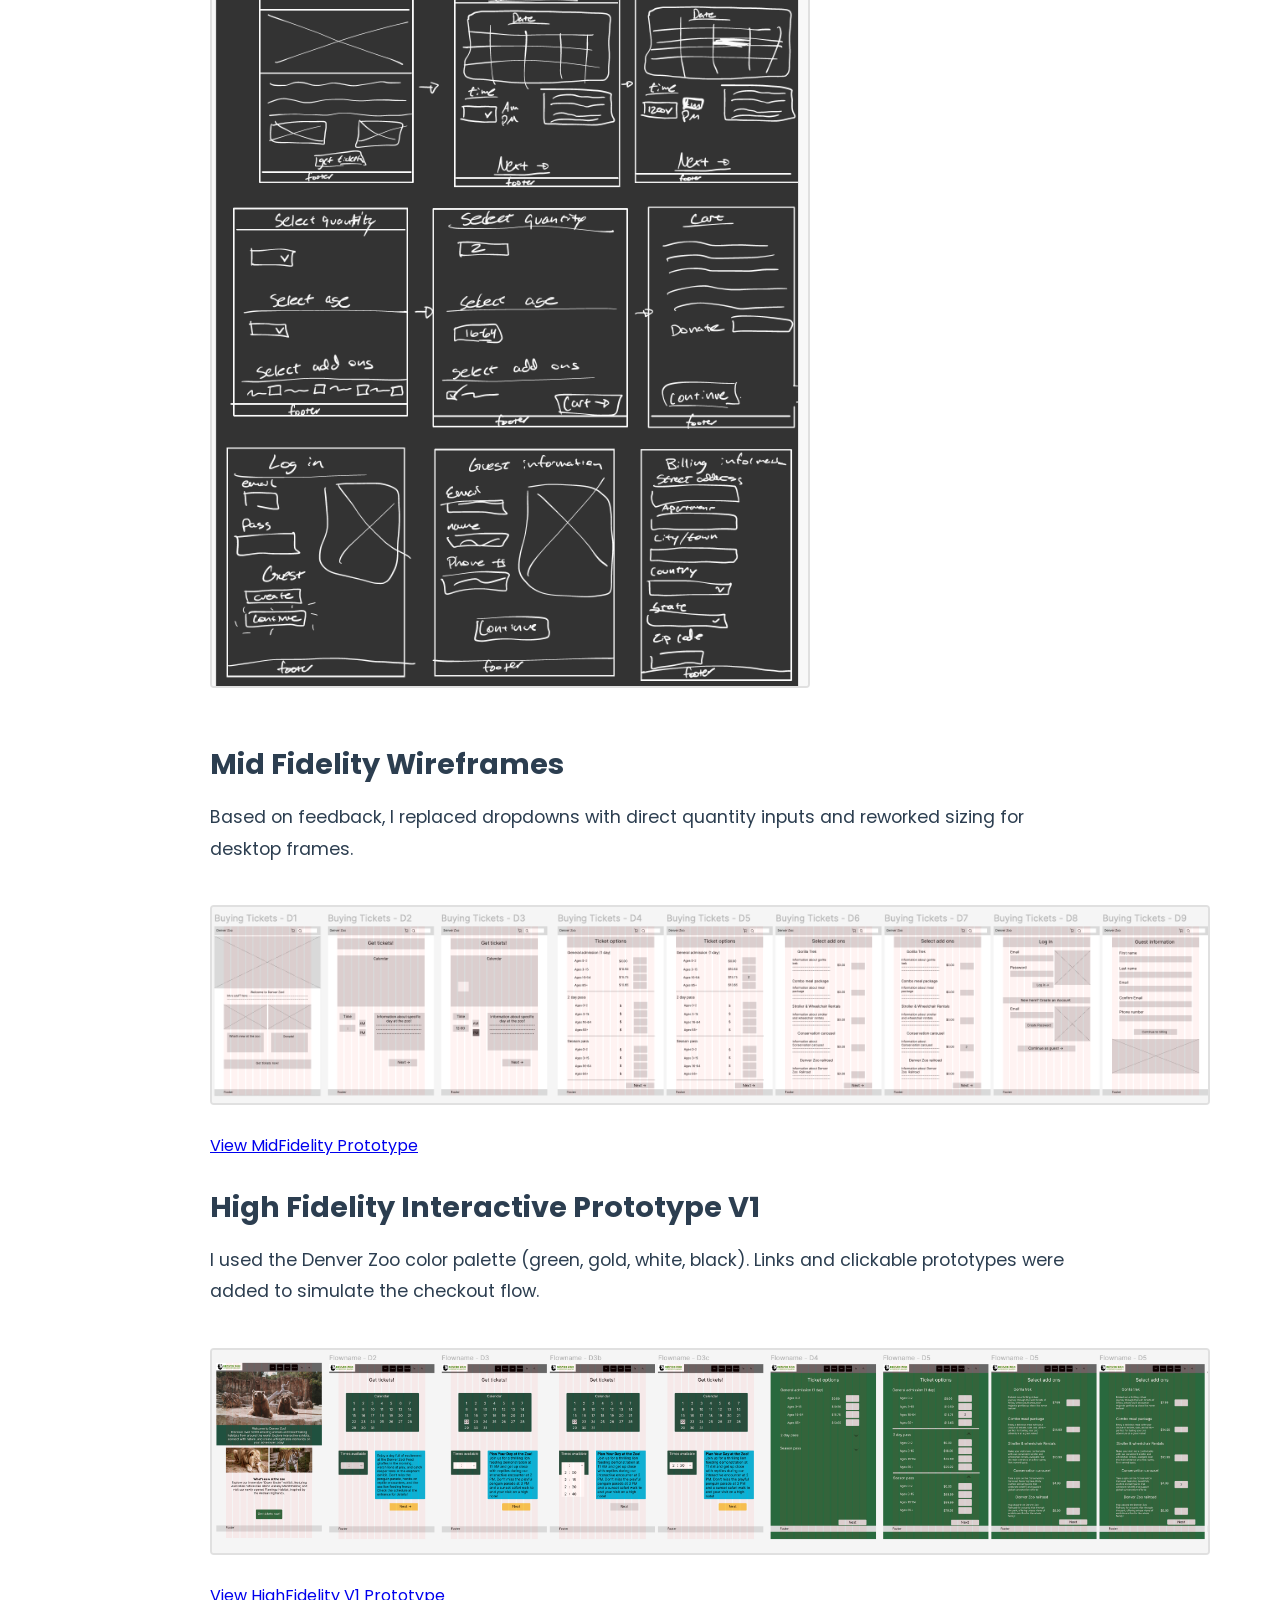
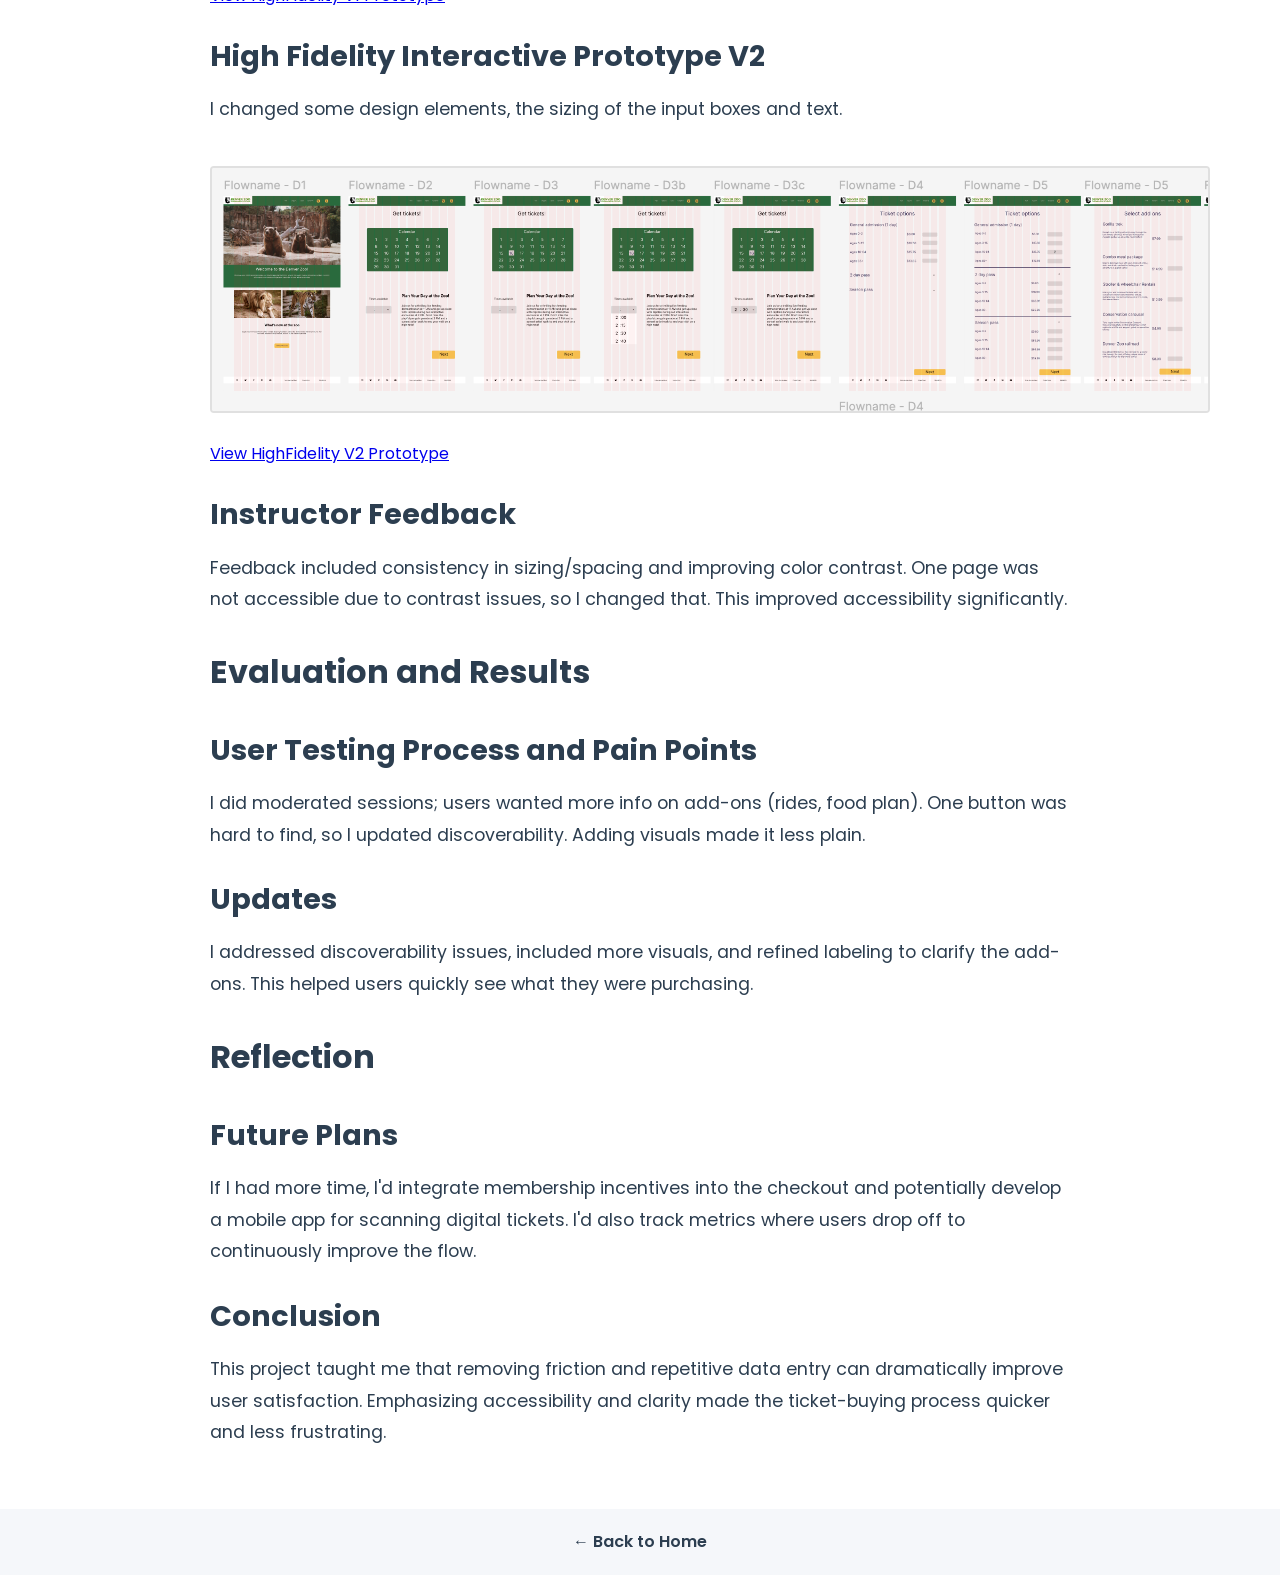
==== commit 3b511c99: "added links" ====
--- a/denver-zoo-case-study.html
+++ b/denver-zoo-case-study.html
@@ -9,7 +9,6 @@
 </head>
 <body>
 
-    <!-- Optional: Nav or a simple link to go back -->
     <header>
         <nav style="margin: 20px;">
             <a href="index.html" style="text-decoration:none; font-weight:600; color: #2C3E50;">
@@ -18,29 +17,22 @@
         </nav>
     </header>
 
-    <!-- Use the 'case-study-page' class (no inline styles needed) -->
     <main class="case-study-page">
         <h1>Denver Zoo Redesign Case Study</h1>
         
-        <!-- COVER PHOTO -->
-        <!-- Line 28: Insert HomePage.png -->
         <h3>Cover Photo</h3>
         <p>This image is of my high fidelity prototype of the Denver Zoo.</p>
         <img src="images/HomePage.png" alt="Denver Zoo Home Page" style="width:100%; max-width:600px; margin: 20px 0;">
         
-        <!-- NAME OF PROJECT -->
         <h3>Name of Your Project</h3>
         <p><strong>Denver Zoo Redesign</strong></p>
 
-        <!-- SUMMARY -->
         <h3>Summary</h3>
         <p>The project was redoing the user flow to buy a ticket. It was important because the user currently has to go through a lot of unnecessary steps and information that may deter them from completing the purchase. The final outcome was a simplified user flow for buying tickets.</p>
 
-        <!-- YOUR ROLE -->
         <h3>My Role</h3>
         <p>I served as the sole UX designer and researcher for this project.</p>
 
-        <!-- CHALLENGE -->
         <h3>Challenge</h3>
         <p>Denver Zoo visitors face a convoluted checkout process filled with repetitive tasks and unnecessary questions. The goal was to streamline the ticket-purchasing experience by eliminating redundant steps and focusing on essential information so that users can quickly complete their orders without feeling deterred. The redesign had to be completed within a tight project timeline, limiting the depth of user research and iterative prototyping.</p>
 
@@ -79,14 +71,31 @@
         <h3>Mid Fidelity Wireframes</h3>
         <p>Based on feedback, I replaced dropdowns with direct quantity inputs and reworked sizing for desktop frames.</p>
         <img src="images/MidFidelity.png" alt="Mid Fidelity Wireframes" style="width:120%; max-width:1000px; margin: 20px 0;">
+        <a href="https://www.figma.com/proto/iIVag6CxXO4KxpH8U5Tepy/Jaskarn-Kahlon-UX1?node-id=2-211&p=f&t=6OUaHPpmO8kcfzBC-1&scaling=min-zoom&content-scaling=fixed&page-id=2%3A70" 
+        target="_blank" 
+        rel="noopener noreferrer">
+        View MidFidelity Prototype
+        </a>
 
-        <h3>High Fidelity Interactive Prototype v1</h3>
+
+        <h3>High Fidelity Interactive Prototype V1</h3>
         <p>I used the Denver Zoo color palette (green, gold, white, black). Links and clickable prototypes were added to simulate the checkout flow.</p>
         <img src="images/HighFidelity.png" alt="High Fidelity Prototype" style="width:120%; max-width:1000px; margin: 20px 0;">
+        <a href="https://www.figma.com/proto/iIVag6CxXO4KxpH8U5Tepy/Jaskarn-Kahlon-UX1?node-id=6216-605&t=2oZptTWdsrR6Vxtf-0&scaling=min-zoom&content-scaling=fixed&page-id=2%3A71&starting-point-node-id=2%3A279&show-proto-sidebar=1" 
+        target="_blank" 
+        rel="noopener noreferrer">
+        View HighFidelity V1 Prototype
 
-        <h3>High Fidelity Interactive Prototype v2</h3>
+
+        </a>
+        <h3>High Fidelity Interactive Prototype V2</h3>
         <p>I changed some design elements, the sizing of the input boxes and text.</p>
         <img src="images/HighFidelityv2.png" alt="High Fidelity Prototype" style="width:120%; max-width:1000px; margin: 20px 0;">
+        <a href="https://www.figma.com/proto/iIVag6CxXO4KxpH8U5Tepy/Jaskarn-Kahlon-UX1?node-id=6125-2451&t=JuiUKSZqGmPflzX4-1&scaling=min-zoom&content-scaling=fixed&page-id=5%3A348" 
+        target="_blank" 
+        rel="noopener noreferrer">
+        View HighFidelity V2 Prototype
+        </a>
 
         <h3>Instructor Feedback</h3>
         <p>Feedback included consistency in sizing/spacing and improving color contrast. One page was not accessible due to contrast issues, so I changed that. This improved accessibility significantly.</p>
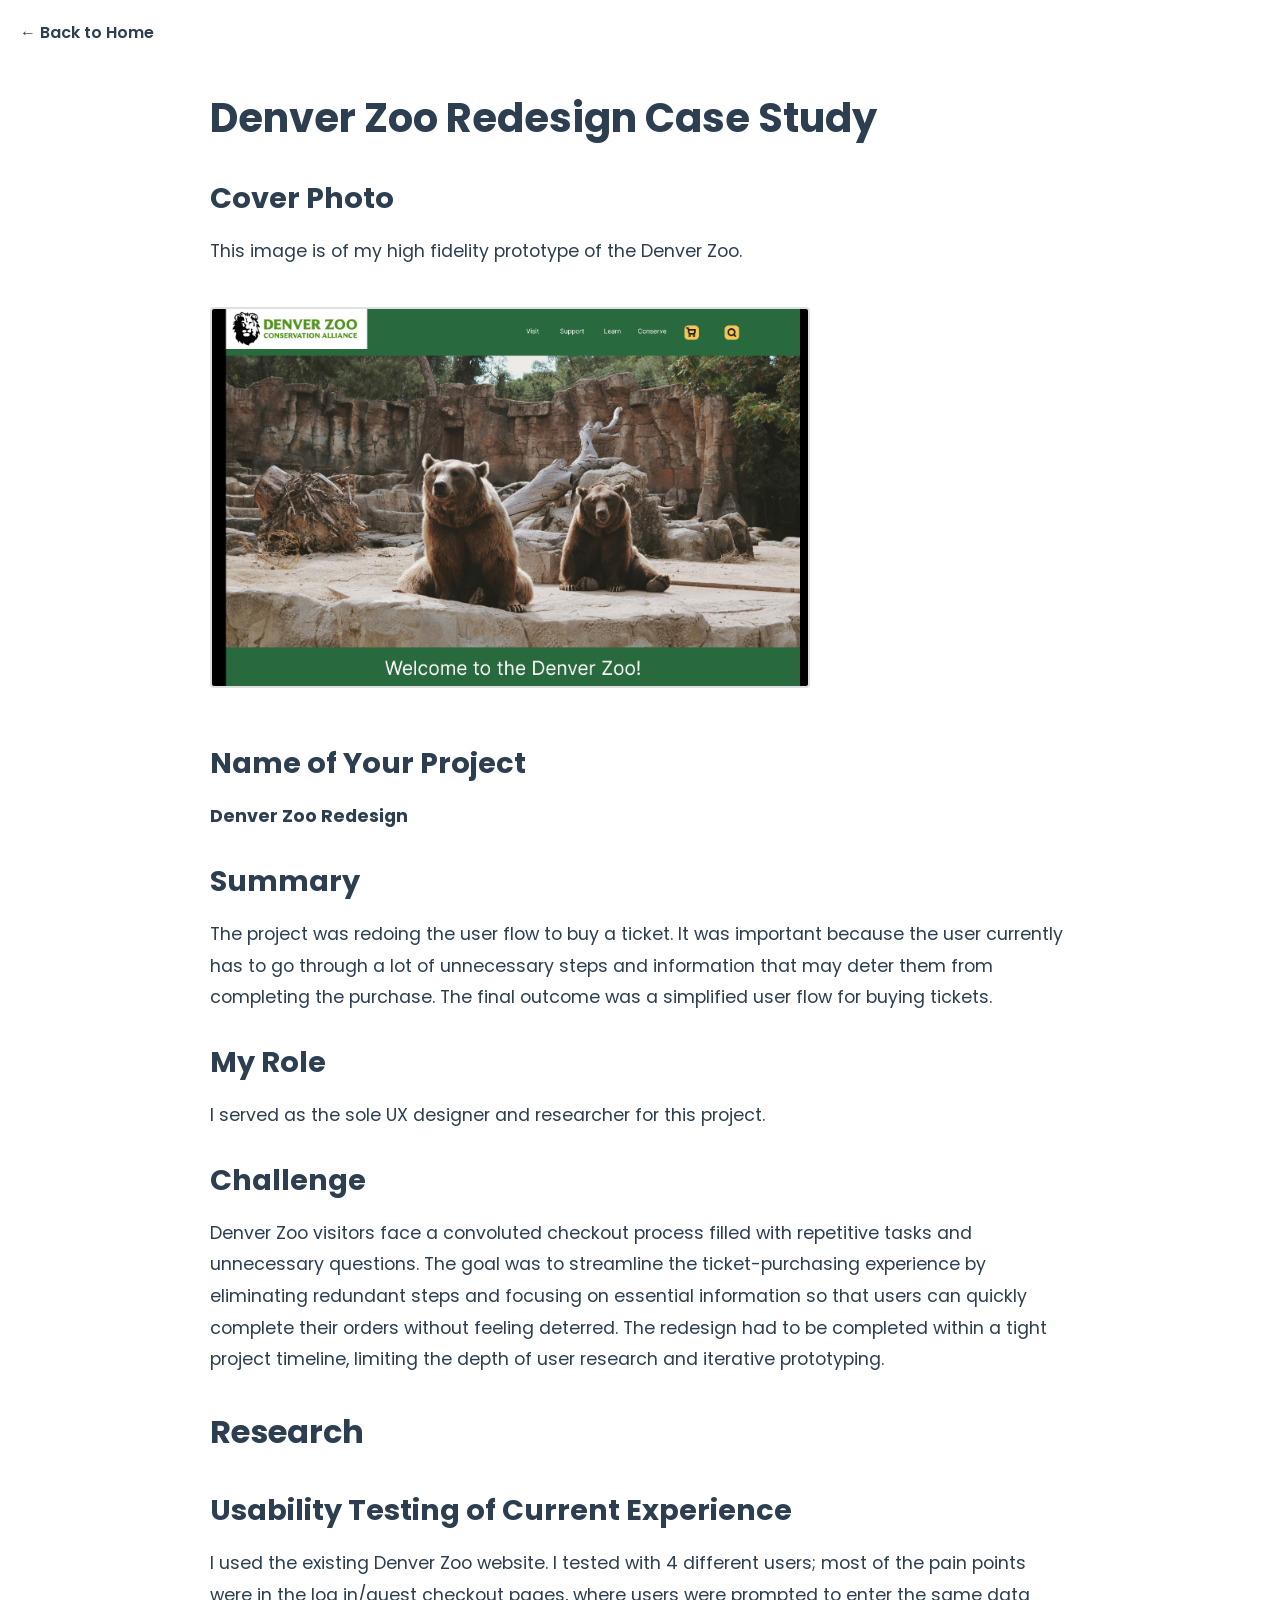
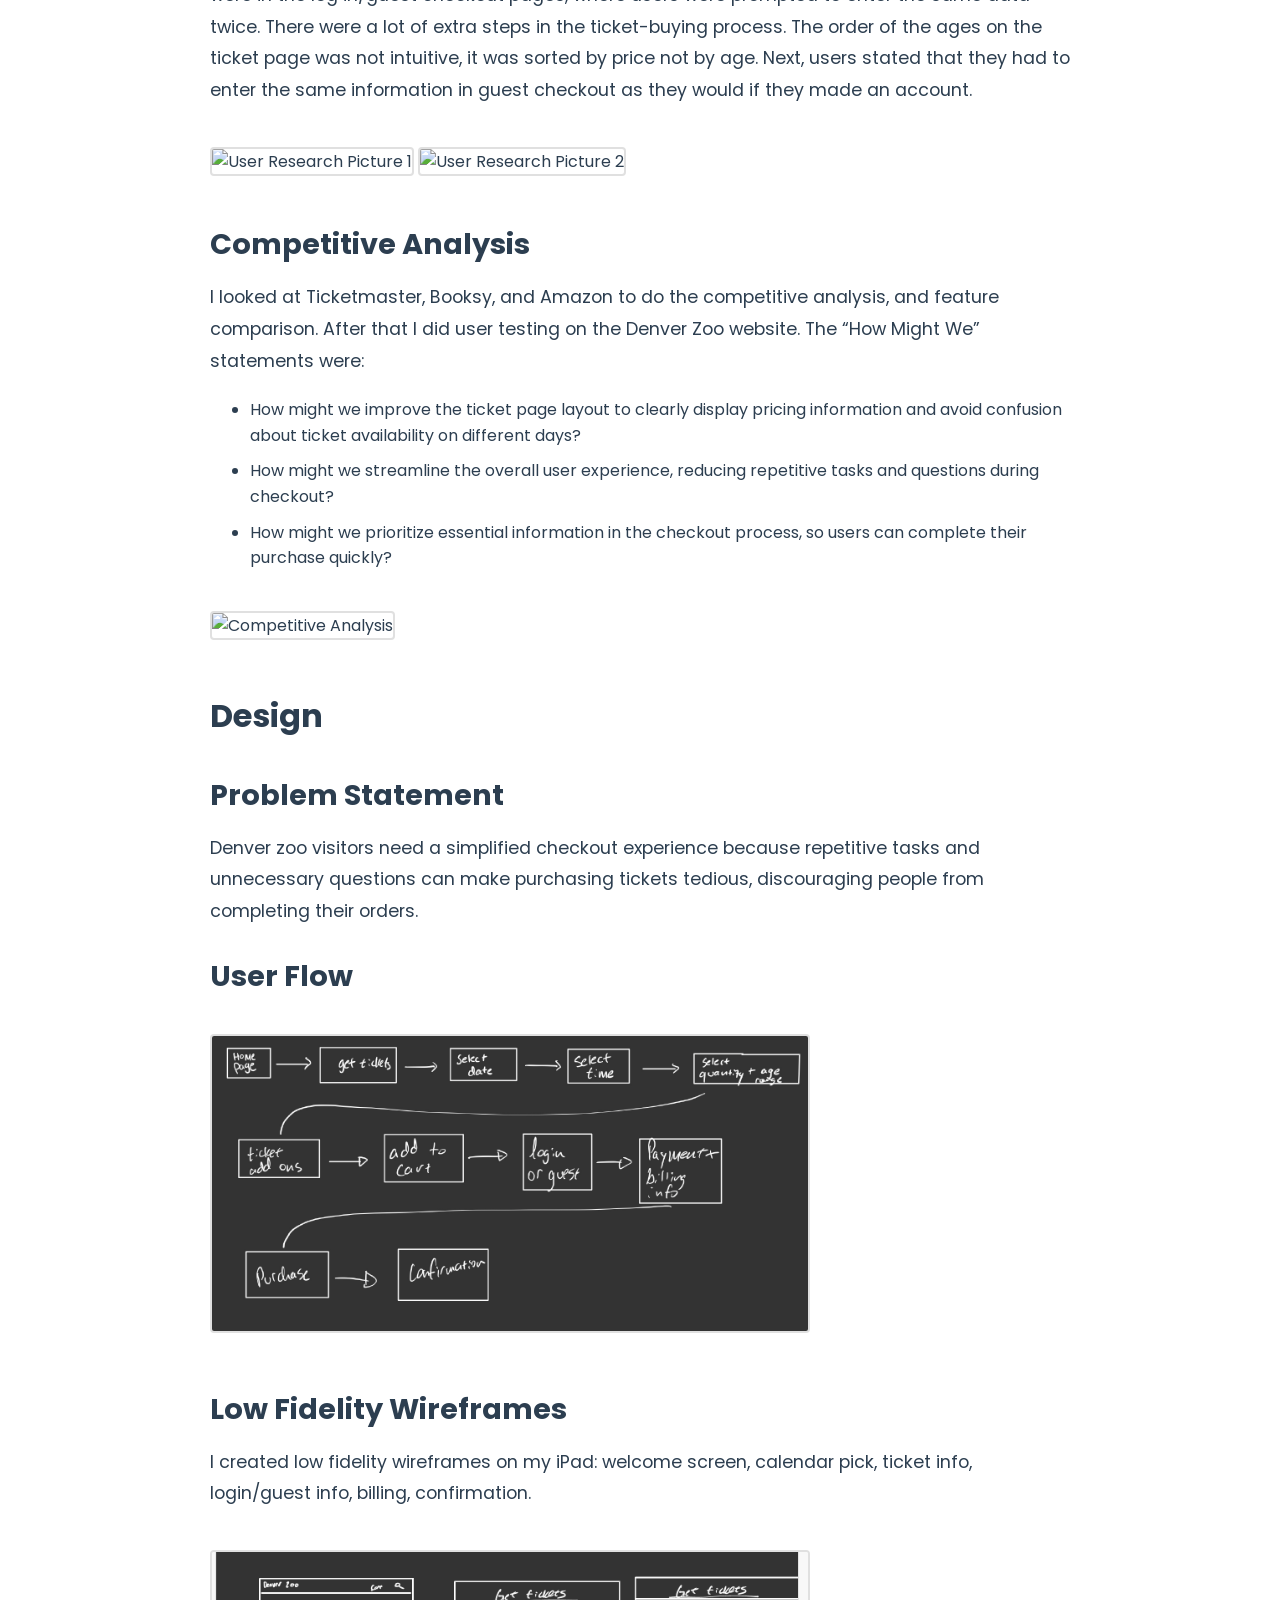
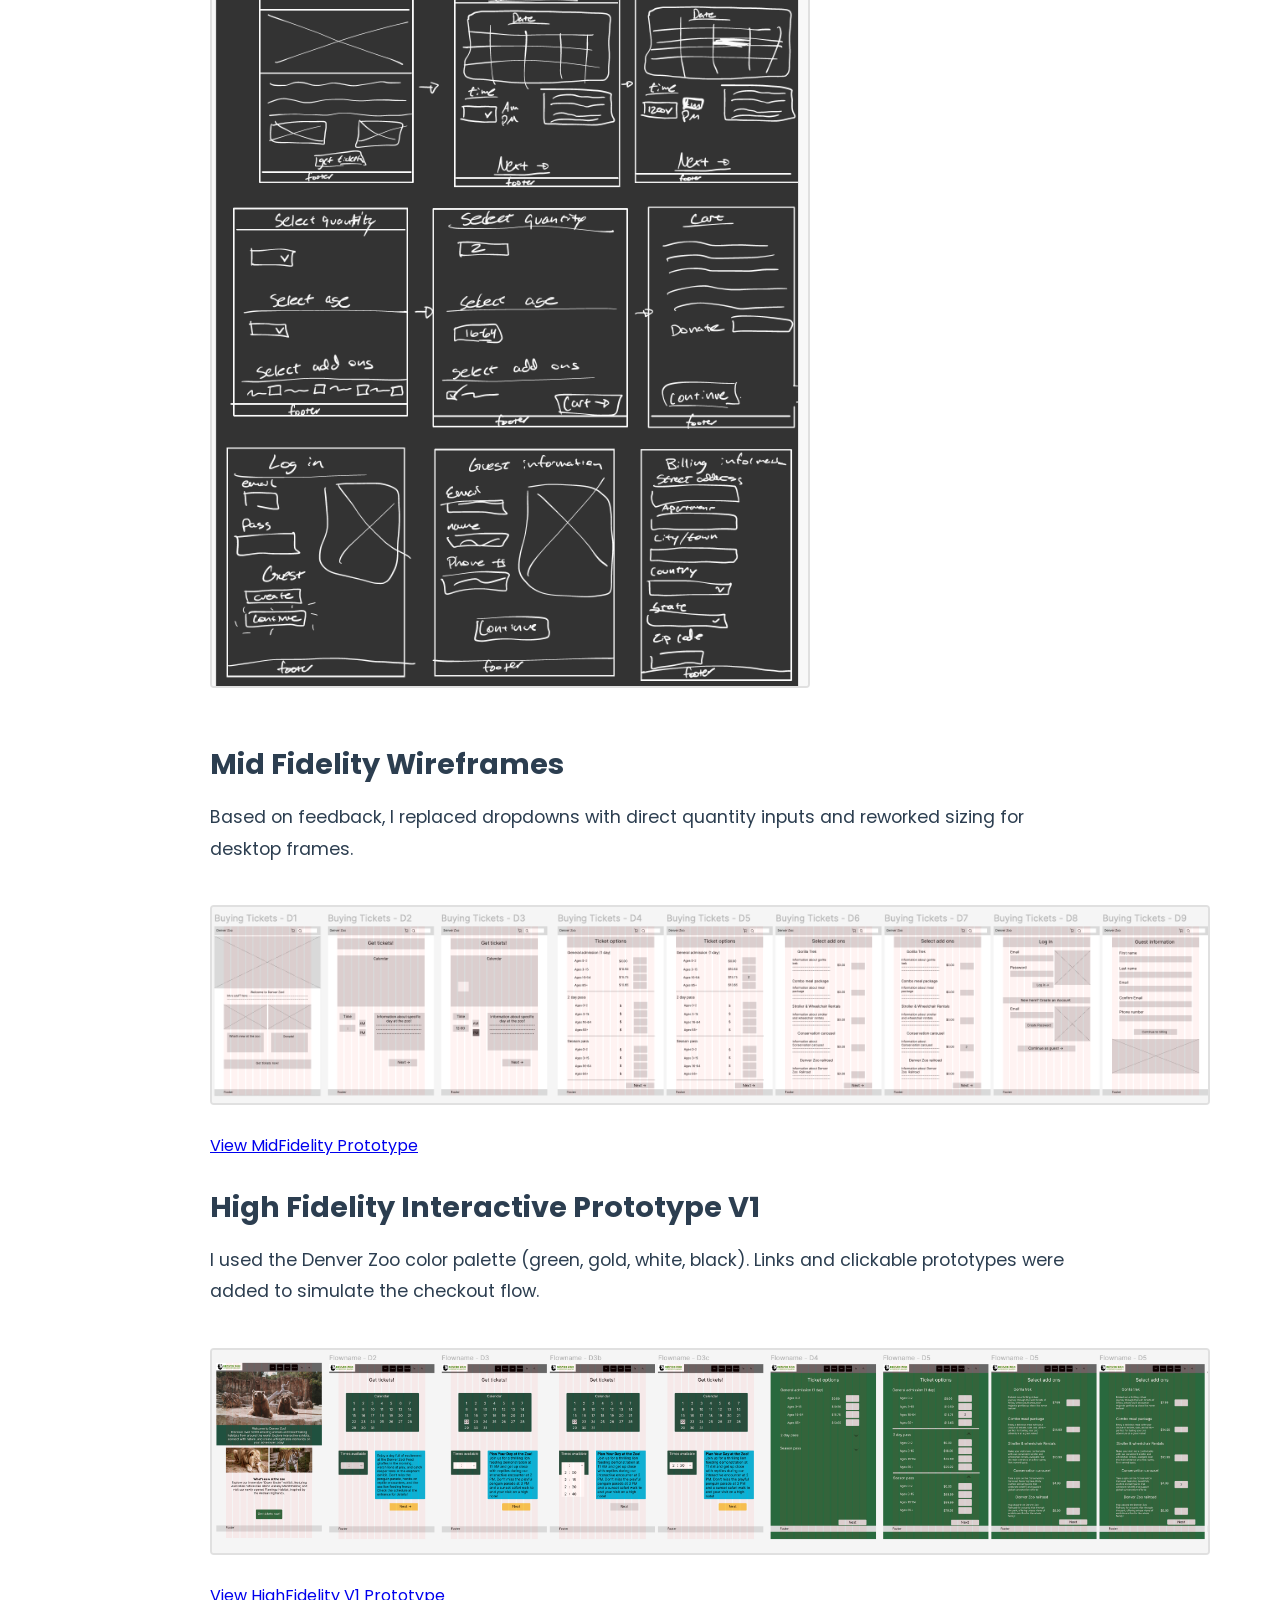
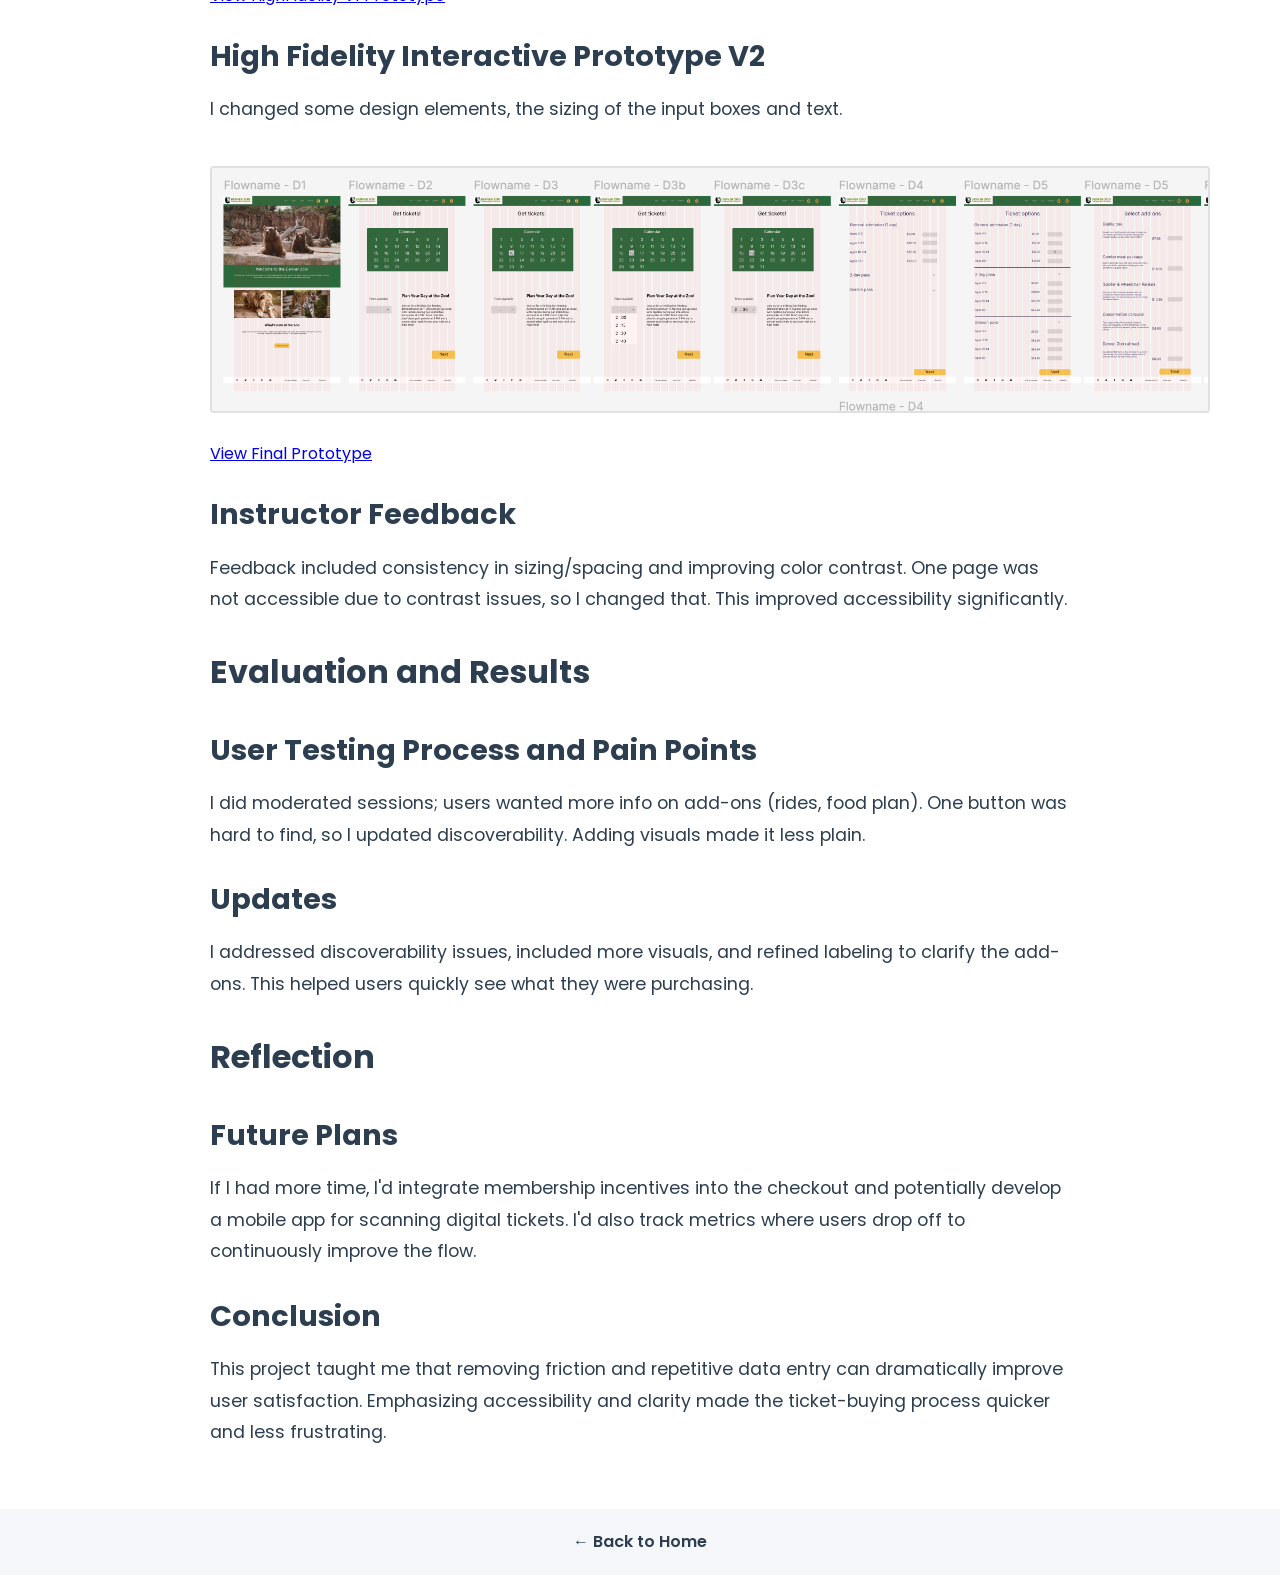
==== commit 0fd64d17: "final" ====
--- a/denver-zoo-case-study.html
+++ b/denver-zoo-case-study.html
@@ -36,16 +36,13 @@
         <h3>Challenge</h3>
         <p>Denver Zoo visitors face a convoluted checkout process filled with repetitive tasks and unnecessary questions. The goal was to streamline the ticket-purchasing experience by eliminating redundant steps and focusing on essential information so that users can quickly complete their orders without feeling deterred. The redesign had to be completed within a tight project timeline, limiting the depth of user research and iterative prototyping.</p>
 
-        <!-- RESEARCH -->
         <h2>Research</h2>
 
-        <!-- Line 51: Insert Researchpic.png and Researchpic2.png -->
         <h3>Usability Testing of Current Experience</h3>
         <p>I used the existing Denver Zoo website. I tested with 4 different users; most of the pain points were in the log in/guest checkout pages, where users were prompted to enter the same data twice. There were a lot of extra steps in the ticket-buying process. The order of the ages on the ticket page was not intuitive, it was sorted by price not by age. Next, users stated that they had to enter the same information in guest checkout as they would if they made an account.</p>
         <img src="images/Researchpic.png" alt="User Research Picture 1" style="width:100%; max-width:600px; margin: 20px 0;">
         <img src="images/Researchpic2.png" alt="User Research Picture 2" style="width:100%; max-width:600px; margin: 20px 0;">
 
-        <!-- Line 60: Insert Companalysis.png -->
         <h3>Competitive Analysis</h3>
         <p>I looked at Ticketmaster, Booksy, and Amazon to do the competitive analysis, and feature comparison. After that I did user testing on the Denver Zoo website. The “How Might We” statements were:</p>
         <ul>
@@ -55,7 +52,6 @@
         </ul>
         <img src="images/Companalysis.png" alt="Competitive Analysis" style="width:100%; max-width:600px; margin: 20px 0;">
 
-        <!-- DESIGN -->
         <h2>Design</h2>
         
         <h3>Problem Statement</h3>
@@ -94,7 +90,7 @@
         <a href="https://www.figma.com/proto/iIVag6CxXO4KxpH8U5Tepy/Jaskarn-Kahlon-UX1?node-id=6125-2451&t=JuiUKSZqGmPflzX4-1&scaling=min-zoom&content-scaling=fixed&page-id=5%3A348" 
         target="_blank" 
         rel="noopener noreferrer">
-        View HighFidelity V2 Prototype
+        View Final Prototype
         </a>
 
         <h3>Instructor Feedback</h3>
@@ -117,7 +113,6 @@
         <p>This project taught me that removing friction and repetitive data entry can dramatically improve user satisfaction. Emphasizing accessibility and clarity made the ticket-buying process quicker and less frustrating.</p>
     </main>
 
-    <!-- Optional Footer or link back to main site -->
     <footer style="text-align:center; margin: 20px 0;">
         <a href="index.html" style="text-decoration:none; font-weight:600; color: #2C3E50;">
             &larr; Back to Home
--- a/style.css
+++ b/style.css
@@ -89,10 +89,6 @@
     }
 }
 
-/* -----------------------------
-   CASE STUDY PAGE STYLING (Option B)
-   Renamed from .Case.Studies to .case-study-page
------------------------------- */
 
 .case-study-page {
     max-width: 900px;
